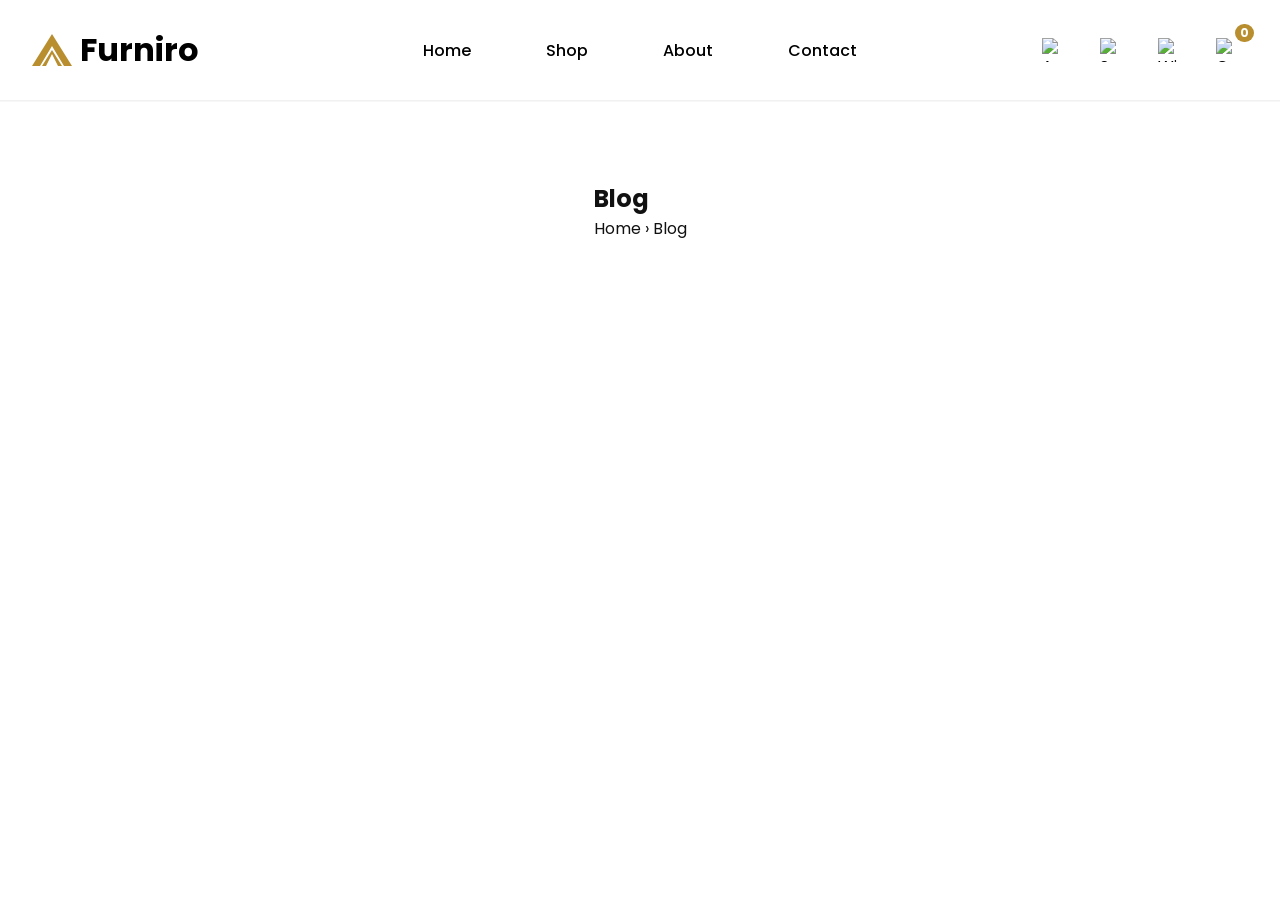
==== blog.html @ de27eb7c "update code" ====
<!DOCTYPE html>
<html lang="en">
<head>
<meta charset="UTF-8">
<meta name="viewport" content="width=device-width, initial-scale=1.0">
<title>Furniro</title>
<link rel="stylesheet" href="style.css">
<link rel="stylesheet" href="blog.css">
<link href="https://fonts.googleapis.com/css2?family=Poppins:wght@400;500;600;700&display=swap" rel="stylesheet">
</head>
<body>

<header class="navbar">
  <div class="container">
    <a class="logo" href="index.html">
      <svg width="40" height="32" viewBox="0 0 40 32" fill="none">
        <path d="M0 32L20 0L40 32H32L20 12L8 32H0Z" fill="#B88E2F"/>
        <path d="M10 32L20 16L30 32H26L20 20L14 32H10Z" fill="#B88E2F"/>
      </svg>
      <span>Furniro</span>
    </a>

    <nav class="menu" id="menu">
      <a href="index.html">Home</a>
      <a href="shop.html">Shop</a>
      <a href="about.html">About</a>
      <a href="contact.html">Contact</a>
    </nav>

    <div class="icons">
      <a class="icon-link" href="account.html" aria-label="Account">
        <img src="https://api.iconify.design/mdi:account-alert-outline.svg" alt="Account">
      </a>

      <div class="icon-wrap search-wrap">
        <button class="icon-btn" type="button" aria-label="Search">
          <img src="https://api.iconify.design/mdi:magnify.svg" alt="Search">
        </button>
        <div class="icon-card search-card">
          <h4>Search</h4>
          <form class="search-form">
            <input type="text" placeholder="Search products..." />
            <button type="submit">Go</button>
          </form>
        </div>
      </div>

      <a class="icon-link wishlist-link" href="wishlist.html" aria-label="Wishlist">
        <img src="https://api.iconify.design/mdi:heart-outline.svg" alt="Wishlist">
      </a>

      <a class="icon-link cart-link" href="cart.html" aria-label="Cart">
        <img src="https://api.iconify.design/mdi:shopping-cart-outline.svg" alt="Cart">
        <span class="cart-badge" id="cart-count">0</span>
      </a>
    </div>

    <button class="toggle" id="toggle" aria-label="Toggle menu" aria-expanded="false">☰</button>
  </div>
  <div>
</header>
 <!-- hero banner -->

   <section class="blog-hero">

        <div class="hero-overlay"></div>

        <div class="blog-title">

            <h1>Blog</h1>

            <div class="breadcrumb">
                <a href="#">Home</a>
                <span>›</span>
                <span>Blog</span>
            </div>

        </div>

    </section>
---- style.css ----
:root{
  --gold: #B88E2F;
  --cream: #FFF3E3;
  --black: #000;
}
*{margin:0;padding:0;box-sizing:border-box;font-family:'Poppins',sans-serif;}
body{background:#fff;color:var(--black);}
.container{max-width:1240px;margin:0 auto;padding:0 40px;display:flex;align-items:center;justify-content:space-between;}

/* NAVBAR - clean top alignment */
.navbar{
  width:100%;
  background:#fff;
  border-bottom:1px solid #f1f1f1;
  position:sticky;
  top:0;
  z-index:1000;
  box-shadow:0 1px 0 rgba(0,0,0,0.03);
}
.navbar .container{
  max-width:1240px;
  width:100%;
  min-height:100px;
  margin:0 auto;
  padding:0 12px;
  display:grid;
  grid-template-columns:1fr auto 1fr;
  align-items:center;
  position:relative;
}
.logo{display:flex;align-items:center;gap:8px;font-size:32px;font-weight:700;color:var(--black);text-decoration:none;flex-shrink:0;justify-self:start;margin-left:0;}
.menu{display:flex;align-items:center;gap:75px;justify-self:center;}
.menu a{text-decoration:none;color:var(--black);font-weight:500;font-size:16px;white-space:nowrap;}
.menu a:hover{color:var(--gold);}
.icons{display:flex;align-items:center;gap:18px;flex-shrink:0;justify-self:end;}
.icon-link,.icon-btn{display:flex;align-items:center;justify-content:center;width:40px;height:40px;border:none;background:none;cursor:pointer;padding:0;}
.icon-link img,.icon-btn img{width:24px;height:24px;}
.icon-link{color:var(--black);text-decoration:none;}
.icon-link.cart-link{position:relative;}
.cart-badge{
  position:absolute;
  top:-6px;
  right:-6px;
  min-width:18px;
  height:18px;
  padding:0 5px;
  background:var(--gold);
  color:#fff;
  border-radius:999px;
  font-size:12px;
  font-weight:700;
  display:flex;
  align-items:center;
  justify-content:center;
}
.icon-wrap{position:relative;}
.icon-card{
  position:absolute;
  top:calc(100% + 8px);
  right:0;
  width:180px;
  background:#fff;
  border:1px solid #eee;
  border-radius:10px;
  padding:12px;
  box-shadow:0 10px 25px rgba(0,0,0,0.12);
  display:none;
  z-index:50;
}
.icon-card h4{font-size:14px;margin-bottom:6px;color:var(--gold);}
.icon-card p{font-size:12px;line-height:1.4;color:#666;}
.search-card{width:220px;}
.search-form{display:flex;gap:8px;margin-top:6px;}
.search-form input{flex:1;border:1px solid #ddd;border-radius:6px;padding:8px 10px;font-size:13px;}
.search-form button{border:none;background:var(--gold);color:#fff;border-radius:6px;padding:8px 10px;cursor:pointer;font-size:13px;}
.icon-wrap.open .icon-card{display:block;}
.toggle{display:none;background:none;border:none;font-size:26px;cursor:pointer;}

/* HERO - background is your uploaded image */
.hero{
  background:url('./images/hero.png') no-repeat center/cover;
  background-size:cover;
  height:calc(100vh - 100px);
  display:flex;
  align-items:center;
  justify-content:flex-end;
  padding-right:6%;
  position:relative;
}
.hero-box{
  background:#fff;
  width:643px;
  padding:62px 43px;
  border-radius:10px;
  box-shadow:0 20px 45px rgba(0,0,0,0.12);
}
.hero-buttons{display:flex;gap:16px;flex-wrap:wrap;margin-top:30px;}
.btn-wishlist{background:#fff;color:var(--black);border:1px solid var(--gold);}
.btn-wishlist:hover{background:#fdf6e8;}
.tag{font-size:16px;font-weight:600;letter-spacing:3px;margin-bottom:4px;}
.hero-box h1{font-size:52px;line-height:65px;color:var(--gold);font-weight:700;margin-bottom:18px;}
.text{font-size:18px;line-height:24px;margin-bottom:46px;color:#333;}
.btn{
  background:var(--gold);
  color:#fff;
  padding:25px 72px;
  font-size:16px;
  font-weight:700;
  text-decoration:none;
  display:inline-block;
  border:none;
}
.btn:hover{background:#9c7828;}

/* RESPONSIVE - bilkul clean */
@media(max-width:1024px){
  .container{padding:0 20px;}
  .menu{gap:40px;}
  .hero{justify-content:center;padding:0 20px;}
  .hero-box{width:90%;}
}
@media(max-width:768px){
  .navbar .container{min-height:70px;padding:0 20px;}
  .menu{
    position:absolute;top:calc(100% + 8px);right:20px;left:auto;width:220px;
    background:#fff;flex-direction:column;gap:0;justify-content:flex-start;
    padding:10px 0;transition:0.3s;border:1px solid #eee;border-radius:10px;box-shadow:0 10px 25px rgba(0,0,0,0.12);opacity:0;pointer-events:none;transform:translateY(-6px);
  }
  .menu.show{opacity:1;pointer-events:auto;transform:translateY(0);}
  .menu a{padding:12px 16px;border-bottom:1px solid #f5f5f5;display:block;}
  .menu a:last-child{border-bottom:none;}
  .icons{gap:12px;}
  .toggle{display:block;}
  .hero{height:75vh;}
  .hero-box{padding:40px 25px;}
  .hero-box h1{font-size:36px;line-height:45px;}
  .btn{padding:18px 50px;}
}
@media(max-width:480px){
  .logo{font-size:24px;}
  .hero-box h1{font-size:28px;line-height:36px;}
  .text{font-size:15px;}
}

.cart-page{padding:80px 0 120px;}
.cart-hero{background:#f9f7f2;padding:80px 0;}
.cart-hero-box{max-width:1240px;margin:0 auto;padding:40px 40px;background:#fff;border-radius:16px;box-shadow:0 20px 45px rgba(0,0,0,0.08);}
.cart-hero-box h1{margin:0 0 12px;font-size:38px;color:var(--black);}
.cart-hero-box p{margin:0;color:#666;font-size:16px;line-height:1.8;}
.cart-content{display:flex;gap:30px;padding:60px 0;align-items:flex-start;justify-content:space-between;}
.cart-table-wrap{flex:1;overflow-x:auto;}
.cart-table{width:100%;border-collapse:collapse;background:#fff;border:1px solid #eee;border-radius:16px;overflow:hidden;}
.cart-table th,
.cart-table td{padding:18px 20px;text-align:left;border-bottom:1px solid #f0f0f0;font-size:15px;color:#333;}
.cart-table th{background:#faf7ef;font-weight:700;color:#333;}
.cart-table tbody tr:last-child td{border-bottom:none;}
.cart-table td:last-child{text-align:right;}
.cart-table button{border:none;background:none;color:var(--gold);font-weight:700;cursor:pointer;}
.empty-row td{padding:40px;font-size:16px;text-align:center;color:#666;}
.cart-summary{width:360px;}
.summary-card{background:#fff;padding:30px;border:1px solid #eee;border-radius:16px;box-shadow:0 20px 45px rgba(0,0,0,0.05);}
.summary-card h2{margin:0 0 20px;font-size:22px;color:var(--black);}
.summary-line{display:flex;justify-content:space-between;margin-bottom:14px;font-size:15px;color:#444;}
.summary-total{display:flex;justify-content:space-between;margin-top:18px;padding-top:18px;border-top:1px solid #eee;font-size:18px;font-weight:700;color:var(--black);}
.checkout-btn{width:100%;margin-top:24px;}

.auth-page{padding:80px 0 120px;}
.auth-section{display:flex;justify-content:center;}
.auth-card{max-width:520px;width:100%;background:#fff;padding:40px;border-radius:24px;box-shadow:0 30px 70px rgba(0,0,0,0.08);}
.auth-head h1{margin:0 0 10px;font-size:32px;color:var(--black);}
.auth-head p{margin:0;color:#666;line-height:1.8;}
.auth-toggle{display:flex;gap:12px;margin:30px 0;}
.auth-tab{flex:1;padding:14px 18px;background:#f8f4ec;border:1px solid #eee;color:var(--black);border-radius:12px;font-weight:600;cursor:pointer;}
.auth-tab.active{background:var(--gold);color:#fff;border-color:var(--gold);}
.auth-form{display:none;}
.auth-form.active{display:block;}
.auth-field{margin-bottom:18px;}
.auth-field label{display:block;margin-bottom:8px;font-size:14px;color:#444;}
.auth-field input{width:100%;padding:14px 16px;border:1px solid #ddd;border-radius:12px;font-size:15px;}
.auth-actions{margin-top:10px;}
.auth-help{margin-top:16px;font-size:14px;color:#777;}
@media(max-width:768px){
  .auth-card{padding:30px;}
}
@media(max-width:480px){
  .auth-card{padding:24px;}
}
@media(max-width:1024px){
  .cart-content{flex-direction:column;}
  .cart-summary{width:100%;}
}


/* card section */

/* =========================
   RESET
========================= */

* {
    margin: 0;
    padding: 0;
    box-sizing: border-box;
}

body {
    font-family: Arial, Helvetica, sans-serif;
    background: #ffffff;
    color: #333;
}


/* =========================
   MAIN SECTION
========================= */

.range-section {
    width: 100%;
    max-width: 1180px;
    margin: 0 auto;
    padding: 45px 20px 60px;
}


/* =========================
   HEADING
========================= */

.range-heading {
    text-align: center;
    margin-bottom: 35px;
}

.range-heading h2 {
    font-size: 32px;
    font-weight: 700;
    color: #111;
    line-height: 1.1;
    margin-bottom: 10px;
}

.range-heading p {
    font-size: 14px;
    color: #555;
    line-height: 1.7;
}


/* =========================
   CARDS CONTAINER
========================= */

.range-container {
    width: 100%;
    max-width: 1180px;
    margin: 0 auto;

    display: grid;
    grid-template-columns: repeat(3, minmax(0, 1fr));
    gap: 24px;
}


/* =========================
   CARD
========================= */

.range-card {
    width: 100%;
    text-align: center;
    cursor: pointer;
}


/* =========================
   IMAGE
========================= */

.image-box {
    width: 100%;
    height: 320px;

    overflow: hidden;
    border-radius: 18px;

    background: #f5f5f5;
}

.image-box img {
    width: 100%;
    height: 100%;

    display: block;

    object-fit: cover;

    transition:
        transform 0.4s ease,
        filter 0.4s ease;
}


/* =========================
   IMAGE HOVER
========================= */

.range-card:hover .image-box img {
    transform: scale(1.05);
    filter: brightness(0.92);
}


/* =========================
   CARD TITLE
========================= */

.range-card h3 {
    margin-top: 16px;

    font-size: 18px;
    font-weight: 700;

    color: #222;

    transition: color 0.3s ease;
}

.range-card:hover h3 {
    color: #111;
}


/* =========================
   RESPONSIVE
========================= */

/* Tablet */

@media (max-width: 700px) {

    .range-section {
        padding: 25px 18px 30px;
    }

    .range-container {
        max-width: 100%;
        gap: 16px;
    }

    .image-box {
        height: 260px;
    }

}


/* Mobile */

@media (max-width: 520px) {

    .range-section {
        padding: 28px 15px 32px;
    }

    .range-heading {
        margin-bottom: 24px;
    }

    .range-heading h2 {
        font-size: 24px;
    }

    .range-heading p {
        font-size: 12px;
    }

    .range-container {
        grid-template-columns: 1fr;
        gap: 22px;
    }

    .image-box {
        height: 320px;
    }

    .range-card h3 {
        margin-top: 14px;
        font-size: 16px;
    }

}


/* Small Mobile */

@media (max-width: 350px) {

    .image-box {
        height: 220px;
    }

}

/* card section */


* {
    margin: 0;
    padding: 0;
    box-sizing: border-box;
}

body {
    font-family: Arial, Helvetica, sans-serif;
    background: #fff;
    color: #333;
}

.products-section {
    width: 100%;
    max-width: 1200px;
    margin: 0 auto;
    padding: 35px 20px 60px;
}

.products-section h2 {
    text-align: center;
    font-size: 28px;
    font-weight: 700;
    margin-bottom: 28px;
    color: #333;
}


/* =========================
   PRODUCTS GRID
========================= */

.products-grid {
    display: grid;
    grid-template-columns: repeat(3, 1fr);
    gap: 32px 20px;
}


/* =========================
   PRODUCT CARD
========================= */

.product-card {
    position: relative;
    background: #f4f5f7;
    overflow: hidden;
    cursor: pointer;
    transition: 0.3s ease;
    min-height: 420px;
}

.product-card:hover {
    transform: translateY(-3px);
    box-shadow: 0 12px 30px rgba(0, 0, 0, 0.12);
}


/* =========================
   IMAGE
========================= */

.product-image {
    position: relative;
    width: 100%;
    height: 200px;
    overflow: hidden;
}

.product-image img {
    width: 100%;
    height: 100%;
    object-fit: cover;
    display: block;
    transition: transform 0.5s ease;
}

.product-card:hover .product-image img {
    transform: scale(1.04);
}


/* =========================
   BADGES
========================= */

.badge {
    position: absolute;
    top: 12px;
    right: 12px;

    width: 38px;
    height: 38px;

    border-radius: 50%;

    display: flex;
    align-items: center;
    justify-content: center;

    color: white;
    font-size: 11px;
    font-weight: 600;

    z-index: 5;
}

.badge.sale {
    background: #ff6464;
}

.badge.new {
    background: #08cdb5;
}


/* =========================
   HOVER OVERLAY
========================= */

.card-overlay {
    position: absolute;

    inset: 0;

    background: rgba(45, 45, 45, 0.78);

    display: flex;
    flex-direction: column;
    align-items: center;
    justify-content: center;

    opacity: 0;
    visibility: hidden;

    transition: 0.3s ease;

    z-index: 3;
}


/* HOVER */

.product-card:hover .card-overlay,
.product-card.active .card-overlay {
    opacity: 1;
    visibility: visible;
}


/* =========================
   ADD TO CART
========================= */

.add-cart {
    width: 90%;
    max-width: 150px;

    height: 42px;

    background: #fff;
    color: #d8942c;

    border: none;

    font-size: 13px;
    font-weight: 700;

    cursor: pointer;

    transition: 0.25s ease;
}

.add-cart:hover {
    background: #d8942c;
    color: white;
}


/* =========================
   CARD ACTIONS
========================= */

.card-actions {
    width: 100%;

    display: flex;
    justify-content: center;
    align-items: center;

    gap: 10px;

    margin-top: 15px;
}

.card-actions button {
    border: none;
    background: transparent;
    color: #fff;

    font-size: 11px;

    cursor: pointer;

    display: flex;
    align-items: center;
    gap: 4px;

    transition: 0.2s ease;
}

.card-actions button:hover {
    color: #d8942c;
}

.card-actions i {
    font-size: 11px;
}


/* =========================
   PRODUCT INFO
========================= */

.product-info {
    padding: 10px 9px 14px;
    background: #f4f5f7;
}

.product-info h3 {
    font-size: 16px;
    font-weight: 700;
    color: #333;

    margin-bottom: 5px;
}

.product-info p {
    font-size: 11px;
    color: #888;

    margin-bottom: 7px;
}

.price {
    display: flex;
    align-items: center;
    gap: 10px;
}

.price strong {
    font-size: 13px;
    color: #333;
}

.price del {
    color: #bbb;
    font-size: 9px;
}


/* =========================
   SHOW MORE
========================= */

.show-more {
    display: block;

    margin: 30px auto 0;

    width: 110px;
    height: 34px;

    background: white;

    border: 1px solid #d9a04b;

    color: #d8942c;

    font-size: 10px;
    font-weight: 600;

    cursor: pointer;

    transition: all 0.3s ease;
}

.show-more:hover {
    background: #d8942c;
    color: white;
}


/* =========================
   CART MESSAGE
========================= */

.cart-message {
    position: fixed;

    top: 20px;
    right: 20px;

    background: #d8942c;
    color: white;

    padding: 13px 20px;

    font-size: 13px;
    font-weight: 600;

    border-radius: 3px;

    z-index: 9999;

    animation: slideIn 0.3s ease;
}

@keyframes slideIn {
    from {
        transform: translateX(100%);
        opacity: 0;
    }

    to {
        transform: translateX(0);
        opacity: 1;
    }
}


/* =========================
   TABLET
========================= */

@media (max-width: 900px) {

    .products-section {
        padding: 30px 20px 50px;
    }

    .products-section h2 {
        font-size: 25px;
        margin-bottom: 25px;
    }

    .products-grid {
        grid-template-columns: repeat(2, 1fr);
        gap: 22px;
    }

    .product-image {
        height: 220px;
    }

    .card-actions {
        gap: 6px;
    }

    .card-actions button {
        font-size: 9px;
    }

    .add-cart {
        height: 40px;
    }
}


/* =========================
   SMALL TABLET
========================= */

@media (max-width: 700px) {

    .products-grid {
        grid-template-columns: 1fr;
        gap: 18px;
    }

    .product-image {
        height: 240px;
    }

    .products-section h2 {
        font-size: 24px;
    }
}


/* =========================
   MOBILE
========================= */

@media (max-width: 500px) {

    .products-section {
        padding: 25px 12px 45px;
    }

    .products-section h2 {
        font-size: 22px;
        margin-bottom: 20px;
    }

    .products-grid {
        grid-template-columns: repeat(2, 1fr);
        gap: 12px;
    }

    .product-image {
        height: 145px;
    }

    .product-info {
        padding: 8px 7px 11px;
    }

    .product-info h3 {
        font-size: 13px;
    }

    .product-info p {
        font-size: 9px;
    }

    .price {
        gap: 5px;
    }

    .price strong {
        font-size: 10px;
    }

    .price del {
        font-size: 7px;
    }

    .badge {
        width: 30px;
        height: 30px;

        top: 7px;
        right: 7px;

        font-size: 8px;
    }

    .card-actions {
        gap: 4px;
        margin-top: 10px;
    }

    .card-actions button {
        font-size: 7px;
        gap: 2px;
    }

    .card-actions i {
        font-size: 7px;
    }

    .add-cart {
        width: 85%;
        height: 32px;
        font-size: 10px;
    }

    .show-more {
        margin-top: 25px;
    }
}


/* =========================
   VERY SMALL MOBILE
========================= */

@media (max-width: 360px) {

    .products-grid {
        grid-template-columns: 1fr;
    }

    .product-image {
        height: 220px;
    }

    .product-info h3 {
        font-size: 15px;
    }

    .product-info p {
        font-size: 10px;
    }

    .price strong {
        font-size: 12px;
    }
}


/* long card section */
/* =========================================================
   RESET
========================================================= */

* {
    margin: 0;
    padding: 0;
    box-sizing: border-box;
}

html {
    scroll-behavior: smooth;
}

body {
    font-family: Arial, Helvetica, sans-serif;
    background: #ffffff;
    color: #333333;
}


/* =========================================================
   MAIN SECTION
========================================================= */

.inspiration-section {
    width: 100%;
    min-height: 100vh;

    display: flex;
    align-items: center;

    padding: 25px 0;

    background: #ffffff;
}


/* =========================================================
   CONTAINER
========================================================= */

.inspiration-container {
    width: 100%;
    max-width: 1440px;
    min-height: 540px;

    margin: 0 auto;

    display: grid;
    grid-template-columns: 38% 62%;

    overflow: hidden;

    background: #faf8f5;
}


/* =========================================================
   LEFT CONTENT
========================================================= */

.content-area {
    min-height: 540px;

    display: flex;
    align-items: center;

    padding-left: clamp(35px, 7vw, 100px);
}

.content-inner {
    max-width: 350px;
}


/* Heading */

.content-inner h1 {
    font-size: clamp(30px, 3vw, 43px);

    line-height: 1.05;

    font-weight: 700;

    letter-spacing: -1.3px;

    color: #3b3b3b;

    margin-bottom: 18px;
}


/* Paragraph */

.content-inner p {
    font-size: 14px;

    line-height: 1.5;

    color: #777777;

    margin-bottom: 24px;
}


/* =========================================================
   EXPLORE BUTTON
========================================================= */

.explore-btn {
    display: inline-flex;

    align-items: center;
    justify-content: center;

    min-width: 120px;
    height: 42px;

    padding: 0 20px;

    background: #c58b2a;

    color: #ffffff;

    text-decoration: none;

    font-size: 12px;

    font-weight: 600;

    transition:
        transform 0.3s ease,
        background 0.3s ease,
        box-shadow 0.3s ease;
}

.explore-btn:hover {
    background: #a9721d;

    transform: translateY(-2px);

    box-shadow: 0 8px 20px rgba(0, 0, 0, 0.12);
}


/* =========================================================
   RIGHT SLIDER AREA
========================================================= */

.slider-area {
    min-width: 0;

    position: relative;

    display: flex;

    flex-direction: column;

    justify-content: center;

    padding: 0 0 0 0;
}


/* =========================================================
   SLIDER WINDOW
========================================================= */

.slider-window {
    position: relative;

    width: 100%;

    height: 470px;

    overflow: hidden;
}


/* =========================================================
   SLIDES TRACK
========================================================= */

.slides {
    height: 100%;

    display: flex;

    gap: 12px;

    transform: translateX(0);

    transition:
        transform 0.75s cubic-bezier(0.77, 0, 0.18, 1);

    will-change: transform;
}


/* =========================================================
   SINGLE SLIDE
========================================================= */

.slide {
    position: relative;

    flex: 0 0 330px;

    height: 100%;

    overflow: hidden;

    background: #eeeeee;
}


/* =========================================================
   SLIDE IMAGE
========================================================= */

.slide img {
    width: 100%;
    height: 100%;

    display: block;

    object-fit: cover;

    transition:
        transform 0.8s ease;
}


/* Slight image zoom */

.slide:hover img {
    transform: scale(1.025);
}


/* =========================================================
   IMAGE DARK GRADIENT
========================================================= */

.slide::after {
    content: "";

    position: absolute;

    left: 0;
    right: 0;
    bottom: 0;

    height: 45%;

    pointer-events: none;

    background: linear-gradient(
        to top,
        rgba(0, 0, 0, 0.25),
        transparent
    );
}


/* =========================================================
   WHITE INFO BOX
========================================================= */

.slide-info {
    position: absolute;

    z-index: 3;

    left: 13px;
    right: 13px;
    bottom: 12px;

    min-height: 105px;

    padding: 13px 15px;

    background: rgba(255, 255, 255, 0.88);

    backdrop-filter: blur(5px);

    -webkit-backdrop-filter: blur(5px);
}


/* Number */

.slide-number {
    display: inline-block;

    font-size: 11px;

    color: #888888;
}


/* Small line */

.slide-line {
    display: inline-block;

    width: 16px;
    height: 1px;

    margin: 0 7px 3px;

    background: #aaaaaa;
}


/* Type */

.slide-type {
    display: inline-block;

    font-size: 11px;

    color: #777777;
}


/* Title */

.slide-info h2 {
    margin-top: 6px;

    font-size: 20px;

    line-height: 1.15;

    color: #333333;

    font-weight: 600;
}


/* =========================================================
   SMALL ARROW INSIDE CARD
========================================================= */

.slide-arrow {
    position: absolute;

    right: 0;
    bottom: 0;

    width: 42px;
    height: 42px;

    border: none;

    background: #c58b2a;

    color: #ffffff;

    font-size: 23px;

    cursor: pointer;

    transition:
        background 0.3s ease,
        width 0.3s ease;
}

.slide-arrow:hover {
    background: #aa731b;
}


/* =========================================================
   NEXT BUTTON
========================================================= */

.slider-next {
    position: absolute;

    z-index: 10;

    top: 50%;

    right: 18px;

    transform: translateY(-50%);

    width: 44px;
    height: 44px;

    border: none;

    border-radius: 50%;

    background: #ffffff;

    box-shadow:
        0 5px 20px rgba(0, 0, 0, 0.13);

    color: #c58b2a;

    cursor: pointer;

    display: flex;

    align-items: center;
    justify-content: center;

    transition:
        transform 0.3s ease,
        box-shadow 0.3s ease;
}

.slider-next span {
    font-size: 30px;

    line-height: 1;

    margin-top: -3px;
}

.slider-next:hover {
    transform: translateY(-50%) scale(1.08);

    box-shadow:
        0 8px 25px rgba(0, 0, 0, 0.18);
}


/* =========================================================
   DOTS
========================================================= */

.slider-dots {
    height: 50px;

    display: flex;

    align-items: center;

    gap: 13px;

    padding-left: 15px;
}

.dot {
    width: 6px;
    height: 6px;

    padding: 0;

    border: none;

    border-radius: 50%;

    background: #d4d4d4;

    cursor: pointer;

    transition:
        transform 0.3s ease,
        background 0.3s ease;
}

.dot.active {
    width: 13px;
    height: 13px;

    border: 2px solid #c58b2a;

    background: #ffffff;

    box-shadow:
        inset 0 0 0 3px #ffffff;
}

.dot:hover {
    transform: scale(1.4);
}


/* =========================================================
   TABLET
========================================================= */

@media (max-width: 1000px) {

    .inspiration-container {
        grid-template-columns: 40% 60%;

        min-height: 480px;
    }

    .content-area {
        min-height: 480px;

        padding-left: 35px;
    }

    .content-inner h1 {
        font-size: 30px;
    }

    .content-inner p {
        font-size: 12px;
    }

    .slider-window {
        height: 420px;
    }

    .slide {
        flex-basis: 290px;
    }
}


/* =========================================================
   SMALL TABLET
========================================================= */

@media (max-width: 800px) {

    .inspiration-section {
        padding: 20px 15px;
    }

    .inspiration-container {
        grid-template-columns: 1fr;

        min-height: auto;
    }

    .content-area {
        min-height: 280px;

        padding: 45px 35px;

        align-items: center;
    }

    .content-inner {
        max-width: 500px;
    }

    .content-inner h1 {
        font-size: 32px;
    }

    .slider-area {
        padding-bottom: 5px;
    }

    .slider-window {
        height: 430px;
    }

    .slide {
        flex-basis: 310px;
    }
}


/* =========================================================
   MOBILE
========================================================= */

@media (max-width: 600px) {

    .inspiration-section {
        padding: 0;
    }

    .inspiration-container {
        width: 100%;

        border-radius: 0;
    }

    .content-area {
        min-height: 245px;

        padding: 40px 25px 30px;
    }

    .content-inner h1 {
        font-size: 29px;

        letter-spacing: -0.8px;
    }

    .content-inner p {
        font-size: 12px;

        margin-bottom: 20px;
    }

    .desktop-break {
        display: none;
    }

    .explore-btn {
        height: 40px;

        min-width: 115px;
    }

    .slider-window {
        height: 400px;
    }

    .slide {
        flex-basis: 275px;
    }

    .slide-info {
        left: 10px;
        right: 10px;
        bottom: 10px;
    }

    .slide-info h2 {
        font-size: 18px;
    }

    .slider-next {
        right: 10px;

        width: 40px;
        height: 40px;
    }

    .slider-dots {
        height: 45px;

        padding-left: 12px;
    }
}


/* =========================================================
   VERY SMALL MOBILE
========================================================= */

@media (max-width: 400px) {

    .content-area {
        padding-left: 20px;
        padding-right: 20px;
    }

    .content-inner h1 {
        font-size: 27px;
    }

    .slider-window {
        height: 370px;
    }

    .slide {
        flex-basis: 255px;
    }
}


/* =========================================================
   ACCESSIBILITY
========================================================= */

button,
a {
    -webkit-tap-highlight-color: transparent;
}

button:focus-visible,
a:focus-visible {
    outline: 2px solid #c58b2a;
    outline-offset: 3px;
}


/* =========================================================
   REDUCED MOTION
========================================================= */

@media (prefers-reduced-motion: reduce) {

    *,
    *::before,
    *::after {
        scroll-behavior: auto !important;

        transition-duration: 0.01ms !important;
    }
}


/* grid section */

* {
    margin: 0;
    padding: 0;
    box-sizing: border-box;
}

body {
    font-family: Arial, Helvetica, sans-serif;
    background: #fff;
    overflow-x: hidden;
}

.furniture-gallery {
    width: 100%;
    min-height: 520px;
    padding-top: 20px;
    overflow: hidden;
}

/* =========================
   HEADING
========================= */

.gallery-heading {
    text-align: center;
    position: relative;
    z-index: 5;
}

.gallery-heading p {
    font-size: 12px;
    font-weight: 600;
    color: #666;
    margin-bottom: 4px;
}

.gallery-heading h2 {
    font-size: 22px;
    line-height: 1.2;
    font-weight: 700;
    color: #333;
}

/* =========================
   GALLERY
========================= */

.gallery {
    width: 100%;
    max-width: 1140px;
    height: 440px;
    margin: 22px auto 0;
    position: relative;
}

/* All images */

.item {
    position: absolute;
    overflow: hidden;
    border-radius: 18px;
    box-shadow: 0 16px 35px rgba(0, 0, 0, 0.08);
}

.item img {
    width: 100%;
    height: 100%;
    display: block;
    object-fit: cover;
}

/* =========================
   IMAGE 1
========================= */

.item-1 {
    width: 130px;
    height: 230px;
    left: 0;
    top: 0;
}

/* =========================
   IMAGE 2
========================= */

.item-2 {
    width: 245px;
    height: 190px;
    left: 60px;
    top: 35px;
}

/* =========================
   IMAGE 3
========================= */

.item-3 {
    width: 205px;
    height: 245px;
    left: 330px;
    top: 70px;
}

/* =========================
   IMAGE 4
========================= */

.item-4 {
    width: 190px;
    height: 220px;
    left: 590px;
    top: 45px;
}

/* =========================
   IMAGE 5
========================= */

.item-5 {
    width: 175px;
    height: 250px;
    right: 0;
    top: 20px;
}

/* =========================
   IMAGE 6
========================= */

.item-6 {
    width: 140px;
    height: 180px;
    left: 20px;
    top: 245px;
}

/* =========================
   IMAGE 7
========================= */

.item-7 {
    width: 215px;
    height: 180px;
    left: 155px;
    top: 245px;
}

/* =========================
   IMAGE 8
========================= */

.item-8 {
    width: 175px;
    height: 180px;
    left: 500px;
    top: 250px;
}

/* =========================
   HOVER
========================= */

.item {
    transition: transform 0.35s ease;
}

.item:hover {
    transform: scale(1.025);
    z-index: 10;
}

/* =========================
   TABLET
========================= */

@media (max-width: 900px) {

    .furniture-gallery {
        min-height: 650px;
    }

    .gallery {
        height: 480px;
        transform: scale(0.9);
        transform-origin: top center;
    }

    .item-1 {
        left: 0;
    }

    .item-2 {
        left: 45px;
    }

    .item-3 {
        left: 260px;
    }

    .item-4 {
        left: 425px;
    }

    .item-5 {
        right: 0;
    }

    .item-6 {
        left: 15px;
    }

    .item-7 {
        left: 110px;
    }

    .item-8 {
        left: 425px;
    }
}

/* =========================
   MOBILE
========================= */

@media (max-width: 600px) {

    .furniture-gallery {
        min-height: auto;
        padding: 20px 12px 30px;
    }

    .gallery-heading p {
        font-size: 11px;
    }

    .gallery-heading h2 {
        font-size: 19px;
    }

    .gallery {
        height: auto;
        margin-top: 20px;

        display: grid;
        grid-template-columns: repeat(2, 1fr);
        gap: 8px;

        position: static;
        transform: none;
    }

    .item {
        position: static;
        width: 100%;
        height: 150px;
    }

    .item-1 {
        height: 150px;
    }

    .item-2 {
        height: 150px;
    }

    .item-3 {
        height: 200px;
    }

    .item-4 {
        height: 200px;
    }

    .item-5 {
        height: 200px;
    }

    .item-6 {
        height: 150px;
    }

    .item-7 {
        height: 150px;
    }

    .item-8 {
        height: 150px;
    }
}

/* Small mobile */

@media (max-width: 400px) {

    .gallery {
        grid-template-columns: 1fr 1fr;
        gap: 6px;
    }

    .item {
        height: 125px;
    }

    .item-3,
    .item-4,
    .item-5 {
        height: 160px;
    }
}


/* Footer */

/* =========================
   FOOTER
========================= */

.footer {
    width: 100%;
    background: #fff;
    border-top: 1px solid #e5e5e5;
    font-family: Arial, Helvetica, sans-serif;
}

/* Main footer */

.footer-container {
    max-width: 1240px;
    margin: 0 auto;
    padding: 40px 0 35px;

    display: grid;
    grid-template-columns: 2fr 1fr 1fr 1.55fr;
    column-gap: 40px;
}

/* =========================
   BRAND
========================= */

.footer-brand h2 {
    margin: 0;
    font-size: 22px;
    font-weight: 700;
    color: #111;
}

.footer-brand p {
    margin-top: 24px;

    font-size: 12px;
    line-height: 20px;
    color: #999;
}

/* =========================
   COLUMNS
========================= */

.footer-column h4,
.footer-newsletter h4 {
    margin: 0 0 26px;

    font-size: 14px;
    font-weight: 500;
    color: #333;
}

.footer-column {
    display: flex;
    flex-direction: column;
}

.footer-column a {
    width: fit-content;

    margin-bottom: 24px;

    text-decoration: none;
    font-size: 12px;
    font-weight: 500;
    color: #111;

    transition: color 0.2s ease;
}

.footer-column a:hover {
    color: #777;
}

/* =========================
   NEWSLETTER
========================= */

.newsletter-form {
    display: flex;
    align-items: center;
    gap: 7px;
}

.newsletter-form input {
    width: 180px;
    height: 32px;

    border: none;
    border-bottom: 1px solid #777;
    outline: none;

    padding: 0 0 6px;

    font-size: 12px;
    color: #333;

    background: transparent;
}

.newsletter-form input::placeholder {
    color: #999;
}

.newsletter-form button {
    height: 32px;

    border: none;
    border-bottom: 1px solid #111;

    padding: 0 0 6px;

    background: transparent;

    font-size: 12px;
    font-weight: 600;
    color: #111;

    cursor: pointer;

    transition: 0.2s ease;
}

.newsletter-form button:hover {
    opacity: 0.55;
}

/* =========================
   BOTTOM
========================= */

.footer-bottom {
    max-width: 1240px;
    margin: 0 auto;

    border-top: 1px solid #e5e5e5;

    padding: 22px 0 24px;
}

.footer-bottom p {
    margin: 0;

    font-size: 12px;
    color: #111;
}

/* =========================
   TABLET
========================= */

@media (max-width: 900px) {

    .footer-container {
        padding: 30px 35px 25px;

        grid-template-columns:
            1.5fr
            1fr
            1fr;
        
        row-gap: 30px;
    }

    .footer-brand {
        grid-column: 1 / -1;
    }

    .footer-newsletter {
        grid-column: 1 / -1;
    }

    .footer-bottom {
        margin: 0 35px;
    }
}

/* =========================
   MOBILE
========================= */

@media (max-width: 600px) {

    .footer-container {
        padding: 30px 25px;
        display: grid;

        grid-template-columns: 1fr 1fr;
        gap: 35px 20px;
    }

    .footer-brand {
        grid-column: 1 / -1;
    }

    .footer-brand h2 {
        font-size: 18px;
    }

    .footer-brand p {
        margin-top: 18px;
        font-size: 10px;
        line-height: 17px;
    }

    .footer-column h4,
    .footer-newsletter h4 {
        margin-bottom: 20px;
        font-size: 10px;
    }

    .footer-column a {
        font-size: 10px;
        margin-bottom: 18px;
    }

    .footer-newsletter {
        grid-column: 1 / -1;
    }

    .newsletter-form {
        max-width: 270px;
    }

    .newsletter-form input {
        width: 170px;
        font-size: 9px;
    }

    .newsletter-form button {
        font-size: 8px;
    }

    .footer-bottom {
        margin: 0 25px;
        padding: 18px 0;
    }

    .footer-bottom p {
        font-size: 9px;
    }
}

/* =========================
   SMALL MOBILE
========================= */

@media (max-width: 400px) {

    .footer-container {
        grid-template-columns: 1fr 1fr;
        padding-left: 18px;
        padding-right: 18px;
    }

    .footer-bottom {
        margin-left: 18px;
        margin-right: 18px;
    }

    .newsletter-form input {
        width: 145px;
    }
} 


/* cart footer */


/* =========================================================
   RESET
========================================================= */

* {
    margin: 0;
    padding: 0;
    box-sizing: border-box;
}

html {
    scroll-behavior: smooth;
}

body {
    width: 100%;
    min-height: 100vh;

    font-family:
        "Poppins",
        "Segoe UI",
        Arial,
        Helvetica,
        sans-serif;

    background: #ffffff;
    color: #111111;

    overflow-x: hidden;
}

button,
input {
    font: inherit;
}

button {
    cursor: pointer;
}

a {
    color: inherit;
    text-decoration: none;
}


/* =========================================================
   FOOTER
========================================================= */

.site-footer {
    width: 100%;
    background: #ffffff;
}


/* =========================================================
   TOP FEATURES
========================================================= */

.footer-features {
    width: 100%;

    background: #fbf4eb;

    border-top: 1px solid #f0e9df;
    border-bottom: 1px solid #e5e0da;
}


.features-container {
    width: min(100% - 80px, 1400px);

    min-height: 137px;

    margin: 0 auto;

    display: grid;

    grid-template-columns:
        repeat(4, minmax(0, 1fr));

    align-items: center;

    gap: 30px;
}


/* =========================================================
   FEATURE ITEM
========================================================= */

.feature-item {
    min-width: 0;

    display: flex;
    align-items: center;

    gap: 10px;
}


/* =========================================================
   FEATURE ICON
========================================================= */

.feature-icon {
    width: 34px;
    height: 34px;

    flex: 0 0 34px;

    display: flex;
    align-items: center;
    justify-content: center;

    color: #292929;
}

.feature-icon svg {
    width: 100%;
    height: 100%;

    display: block;
}


/* =========================================================
   FEATURE TEXT
========================================================= */

.feature-content {
    min-width: 0;
}

.feature-content h3 {
    margin: 0 0 3px;

    font-size: 15px;
    line-height: 19px;

    font-weight: 600;

    white-space: nowrap;

    color: #292929;
}

.feature-content p {
    margin: 0;

    font-size: 11px;
    line-height: 16px;

    font-weight: 400;

    color: #8b8b8b;

    white-space: nowrap;
}


/* =========================================================
   MAIN FOOTER
========================================================= */

.footer-main {
    width: 100%;

    background: #ffffff;
}


/* =========================================================
   FOOTER CONTAINER
========================================================= */

.footer-container {
    width: min(100% - 116px, 1400px);

    margin: 0 auto;

    padding: 27px 0 24px;

    display: grid;

    grid-template-columns:
        1.55fr
        0.8fr
        0.8fr
        1.5fr;

    column-gap: 55px;

    align-items: start;
}


/* =========================================================
   BRAND
========================================================= */

.footer-brand {
    min-width: 0;
}

.footer-brand h2 {
    margin: 0 0 27px;

    font-size: 15px;
    line-height: 20px;

    font-weight: 700;

    color: #111111;
}

.footer-brand address {
    max-width: 220px;

    font-size: 9px;
    line-height: 14px;

    font-style: normal;

    color: #9b9b9b;
}


/* =========================================================
   FOOTER COLUMNS
========================================================= */

.footer-column {
    min-width: 0;
}

.footer-column h4 {
    margin: 0 0 29px;

    font-size: 9px;
    line-height: 13px;

    font-weight: 400;

    color: #a0a0a0;
}


/* =========================================================
   FOOTER NAV
========================================================= */

.footer-nav {
    display: flex;
    flex-direction: column;

    gap: 22px;
}

.footer-nav a {
    width: fit-content;

    font-size: 9px;
    line-height: 13px;

    font-weight: 400;

    color: #111111;

    transition: color 0.2s ease;
}

.footer-nav a:hover {
    color: #b88a35;
}


/* =========================================================
   NEWSLETTER
========================================================= */

.newsletter-form {
    width: 100%;
    max-width: 250px;

    display: flex;
    align-items: center;

    gap: 8px;

    border-bottom: 1px solid #777777;

    padding-bottom: 5px;
}

.newsletter-form input {
    width: 100%;
    min-width: 0;

    border: 0;
    outline: 0;

    background: transparent;

    font-size: 8px;
    line-height: 13px;

    color: #333333;
}

.newsletter-form input::placeholder {
    color: #aaaaaa;
}

.newsletter-form button {
    flex: 0 0 auto;

    border: 0;
    outline: 0;

    background: transparent;

    padding: 0;

    font-size: 7px;
    line-height: 12px;

    font-weight: 500;

    color: #222222;

    text-decoration: underline;

    text-underline-offset: 2px;

    transition: color 0.2s ease;
}

.newsletter-form button:hover {
    color: #b88a35;
}

.newsletter-message {
    display: block;

    margin-top: 7px;

    min-height: 12px;

    font-size: 8px;
    line-height: 12px;

    color: #b88a35;
}


/* =========================================================
   BOTTOM
========================================================= */

.footer-bottom {
    width: 100%;
}

.footer-bottom-inner {
    width: min(100% - 116px, 1400px);

    margin: 0 auto;

    padding: 17px 0 44px;

    border-top: 1px solid #e5e5e5;
}

.footer-bottom-inner p {
    margin: 0;

    font-size: 9px;
    line-height: 14px;

    color: #222222;
}


/* =========================================================
   LARGE DESKTOP
   1440px+
========================================================= */

@media (min-width: 1440px) {

    .features-container {
        min-height: 145px;

        width: min(100% - 120px, 1450px);

        gap: 45px;
    }

    .feature-icon {
        width: 38px;
        height: 38px;

        flex-basis: 38px;
    }

    .feature-content h3 {
        font-size: 16px;
        line-height: 21px;
    }

    .feature-content p {
        font-size: 12px;
    }

    .footer-container {
        width: min(100% - 150px, 1450px);

        padding-top: 30px;

        column-gap: 70px;
    }

    .footer-bottom-inner {
        width: min(100% - 150px, 1450px);
    }
}


/* =========================================================
   LAPTOP
   1025px - 1439px
========================================================= */

@media (min-width: 1025px) and (max-width: 1439px) {

    .features-container {
        width: calc(100% - 80px);

        gap: 25px;
    }

    .feature-item {
        gap: 9px;
    }

    .feature-icon {
        width: 33px;
        height: 33px;

        flex-basis: 33px;
    }

    .feature-content h3 {
        font-size: 14px;
    }

    .feature-content p {
        font-size: 10px;
    }

    .footer-container {
        width: calc(100% - 90px);

        column-gap: 40px;
    }

    .footer-bottom-inner {
        width: calc(100% - 90px);
    }
}


/* =========================================================
   TABLET LANDSCAPE
   769px - 1024px
========================================================= */

@media (min-width: 769px) and (max-width: 1024px) {

    .features-container {
        width: calc(100% - 50px);

        min-height: 125px;

        gap: 18px;
    }

    .feature-item {
        gap: 7px;
    }

    .feature-icon {
        width: 30px;
        height: 30px;

        flex-basis: 30px;
    }

    .feature-content h3 {
        font-size: 12px;
        line-height: 16px;
    }

    .feature-content p {
        font-size: 9px;
        line-height: 13px;
    }

    .footer-container {
        width: calc(100% - 60px);

        grid-template-columns:
            1.3fr
            0.8fr
            0.8fr
            1.3fr;

        column-gap: 25px;

        padding-top: 28px;
    }

    .footer-brand h2 {
        margin-bottom: 24px;
    }

    .footer-bottom-inner {
        width: calc(100% - 60px);

        padding-bottom: 35px;
    }
}


/* =========================================================
   TABLET PORTRAIT
   601px - 768px
========================================================= */

@media (min-width: 601px) and (max-width: 768px) {

    .features-container {
        width: calc(100% - 40px);

        min-height: auto;

        padding: 28px 0;

        grid-template-columns:
            repeat(2, minmax(0, 1fr));

        gap: 28px 25px;
    }

    .feature-icon {
        width: 32px;
        height: 32px;

        flex-basis: 32px;
    }

    .feature-content h3 {
        font-size: 13px;
    }

    .feature-content p {
        font-size: 9px;
    }


    /* FOOTER */

    .footer-container {
        width: calc(100% - 50px);

        grid-template-columns:
            1.4fr
            1fr
            1fr;

        gap: 35px 30px;

        padding-top: 30px;
    }

    .footer-brand {
        grid-row: span 2;
    }

    .newsletter {
        grid-column: 2 / -1;
    }

    .newsletter-form {
        max-width: 270px;
    }

    .footer-bottom-inner {
        width: calc(100% - 50px);

        padding-bottom: 30px;
    }
}


/* =========================================================
   MOBILE
   376px - 600px
========================================================= */

@media (min-width: 376px) and (max-width: 600px) {

    /* FEATURES */

    .features-container {
        width: calc(100% - 36px);

        min-height: auto;

        padding: 28px 0;

        grid-template-columns: 1fr;

        gap: 25px;
    }

    .feature-item {
        width: 100%;

        justify-content: flex-start;
    }

    .feature-icon {
        width: 35px;
        height: 35px;

        flex-basis: 35px;
    }

    .feature-content h3 {
        font-size: 14px;
    }

    .feature-content p {
        font-size: 10px;
    }


    /* FOOTER */

    .footer-container {
        width: calc(100% - 40px);

        padding: 35px 0 25px;

        display: flex;
        flex-direction: column;

        gap: 32px;
    }

    .footer-brand,
    .footer-column {
        width: 100%;
    }

    .footer-brand h2 {
        margin-bottom: 18px;
    }

    .footer-brand address {
        max-width: 260px;
    }

    .footer-column h4 {
        margin-bottom: 18px;
    }

    .footer-nav {
        gap: 16px;
    }

    .newsletter-form {
        width: 100%;
        max-width: 100%;
    }

    .footer-bottom-inner {
        width: calc(100% - 40px);

        padding: 16px 0 30px;
    }
}


/* =========================================================
   SMALL MOBILE
   0px - 375px
========================================================= */

@media (max-width: 375px) {

    /* FEATURES */

    .features-container {
        width: calc(100% - 30px);

        min-height: auto;

        padding: 25px 0;

        display: flex;
        flex-direction: column;

        gap: 23px;
    }

    .feature-item {
        width: 100%;

        display: flex;
        align-items: center;

        gap: 10px;
    }

    .feature-icon {
        width: 32px;
        height: 32px;

        flex-basis: 32px;
    }

    .feature-content h3 {
        font-size: 13px;
        line-height: 17px;
    }

    .feature-content p {
        font-size: 9px;
        line-height: 13px;
    }


    /* FOOTER */

    .footer-container {
        width: calc(100% - 30px);

        padding: 30px 0 22px;

        display: flex;
        flex-direction: column;

        gap: 28px;
    }

    .footer-brand {
        width: 100%;
    }

    .footer-brand h2 {
        margin-bottom: 16px;

        font-size: 15px;
    }

    .footer-brand address {
        max-width: 240px;

        font-size: 9px;
    }

    .footer-column {
        width: 100%;
    }

    .footer-column h4 {
        margin-bottom: 16px;

        font-size: 9px;
    }

    .footer-nav {
        gap: 14px;
    }

    .footer-nav a {
        font-size: 10px;
    }

    .newsletter-form {
        width: 100%;
        max-width: 100%;
    }

    .newsletter-form input {
        font-size: 9px;
    }

    .newsletter-form button {
        font-size: 8px;
    }

    .footer-bottom-inner {
        width: calc(100% - 30px);

        padding: 15px 0 25px;
    }

    .footer-bottom-inner p {
        font-size: 8px;
    }
}


/* =========================================================
   VERY SMALL DEVICES
   320px and below
========================================================= */

@media (max-width: 320px) {

    .features-container {
        width: calc(100% - 24px);

        padding: 22px 0;

        gap: 20px;
    }

    .feature-icon {
        width: 30px;
        height: 30px;

        flex-basis: 30px;
    }

    .feature-content h3 {
        font-size: 12px;
    }

    .feature-content p {
        font-size: 8px;
    }

    .footer-container {
        width: calc(100% - 24px);

        gap: 25px;
    }

    .footer-bottom-inner {
        width: calc(100% - 24px);
    }
}


/* =========================================================
   TOUCH DEVICES
========================================================= */

@media (hover: none) and (pointer: coarse) {

    .footer-nav a:hover {
        color: #111111;
    }

    .newsletter-form button:hover {
        color: #222222;
    }
}
/* ,, */
/* =========================================================
   FINAL - BIGGER & CLEARER FOOTER TEXT
========================================================= */

/* =========================
   TOP FEATURES
========================= */

.feature-content h3 {
    font-size: 30px;
    line-height: 22px;
    font-weight: 600;
}

.feature-content p {
    font-size: 12px;
    line-height: 18px;
}


/* =========================
   LOGO
========================= */

.footer-brand h2 {
    font-size: 18px;
    line-height: 24px;
    font-weight: 700;

    margin-bottom: 28px;
}


/* =========================
   ADDRESS
========================= */

.footer-brand address {
    font-size: 11px;
    line-height: 17px;
}


/* =========================
   LINKS / HELP / NEWSLETTER
========================= */

.footer-column h4 {
    font-size: 11px;
    line-height: 16px;
    font-weight: 400;

    margin-bottom: 30px;
}


/* =========================
   FOOTER LINKS
========================= */

.footer-nav a {
    font-size: 11px;
    line-height: 17px;
    font-weight: 400;
}


/* =========================
   NEWSLETTER INPUT
========================= */

.newsletter-form {
    max-width: 300px;
    gap: 12px;
    padding-bottom: 7px;
}

.newsletter-form input {
    font-size: 10px;
    line-height: 16px;
}

.newsletter-form input::placeholder {
    font-size: 10px;
}


/* =========================
   SUBSCRIBE BUTTON
========================= */

.newsletter-form button {
    font-size: 9px;
    line-height: 15px;
    font-weight: 600;

    white-space: nowrap;
}


/* =========================
   COPYRIGHT
========================= */

.footer-bottom-inner p {
    font-size: 10px;
    line-height: 16px;
}


/* =========================================================
   TABLET
========================================================= */

@media (max-width: 1024px) {

    .feature-content h3 {
        font-size: 15px;
    }

    .feature-content p {
        font-size: 11px;
    }

    .footer-brand h2 {
        font-size: 17px;
    }

    .footer-brand address {
        font-size: 10px;
    }

    .footer-column h4 {
        font-size: 11px;
    }

    .footer-nav a {
        font-size: 10px;
    }

    .newsletter-form input {
        font-size: 10px;
    }

    .newsletter-form button {
        font-size: 9px;
    }
}


/* =========================================================
   MOBILE
========================================================= */

@media (max-width: 600px) {

    .feature-content h3 {
        font-size: 16px;
        line-height: 21px;
    }

    .feature-content p {
        font-size: 11px;
        line-height: 17px;
    }


    .footer-brand h2 {
        font-size: 18px;
        line-height: 24px;

        margin-bottom: 18px;
    }


    .footer-brand address {
        font-size: 11px;
        line-height: 17px;
    }


    .footer-column h4 {
        font-size: 12px;
        line-height: 17px;

        margin-bottom: 18px;
    }


    .footer-nav {
        gap: 16px;
    }


    .footer-nav a {
        font-size: 12px;
        line-height: 18px;
    }


    .newsletter-form {
        width: 100%;
        max-width: 100%;

        gap: 10px;
    }


    .newsletter-form input {
        font-size: 11px;
        line-height: 17px;
    }

    .newsletter-form input::placeholder {
        font-size: 11px;
    }


    .newsletter-form button {
        font-size: 9px;
        line-height: 16px;
    }


    .footer-bottom-inner p {
        font-size: 10px;
        line-height: 16px;
    }
}


/* =========================================================
   SMALL MOBILE
========================================================= */

@media (max-width: 375px) {

    .feature-content h3 {
        font-size: 15px;
    }

    .feature-content p {
        font-size: 10px;
    }


    .footer-brand h2 {
        font-size: 17px;
    }


    .footer-brand address {
        font-size: 10px;
        line-height: 16px;
    }


    .footer-column h4 {
        font-size: 11px;
    }


    .footer-nav a {
        font-size: 11px;
        line-height: 17px;
    }


    .newsletter-form input,
    .newsletter-form input::placeholder {
        font-size: 10px;
    }


    .newsletter-form button {
        font-size: 8px;
    }
}
---- blog.css ----
.blog-hero {
    width: 100%;
    height: 220px;

    position: relative;

    display: flex;
    align-items: center;
    justify-content: center;

    overflow: hidden;

    background-image: url(
        "https://tse3.mm.bing.net/th/id/OIP.fIOFFZzP34mZi8hqy-V29wAAAA?r=0&pid=Api&h=220&P=0"
    );

    background-size: cover;
    background-position: center 48%;
}
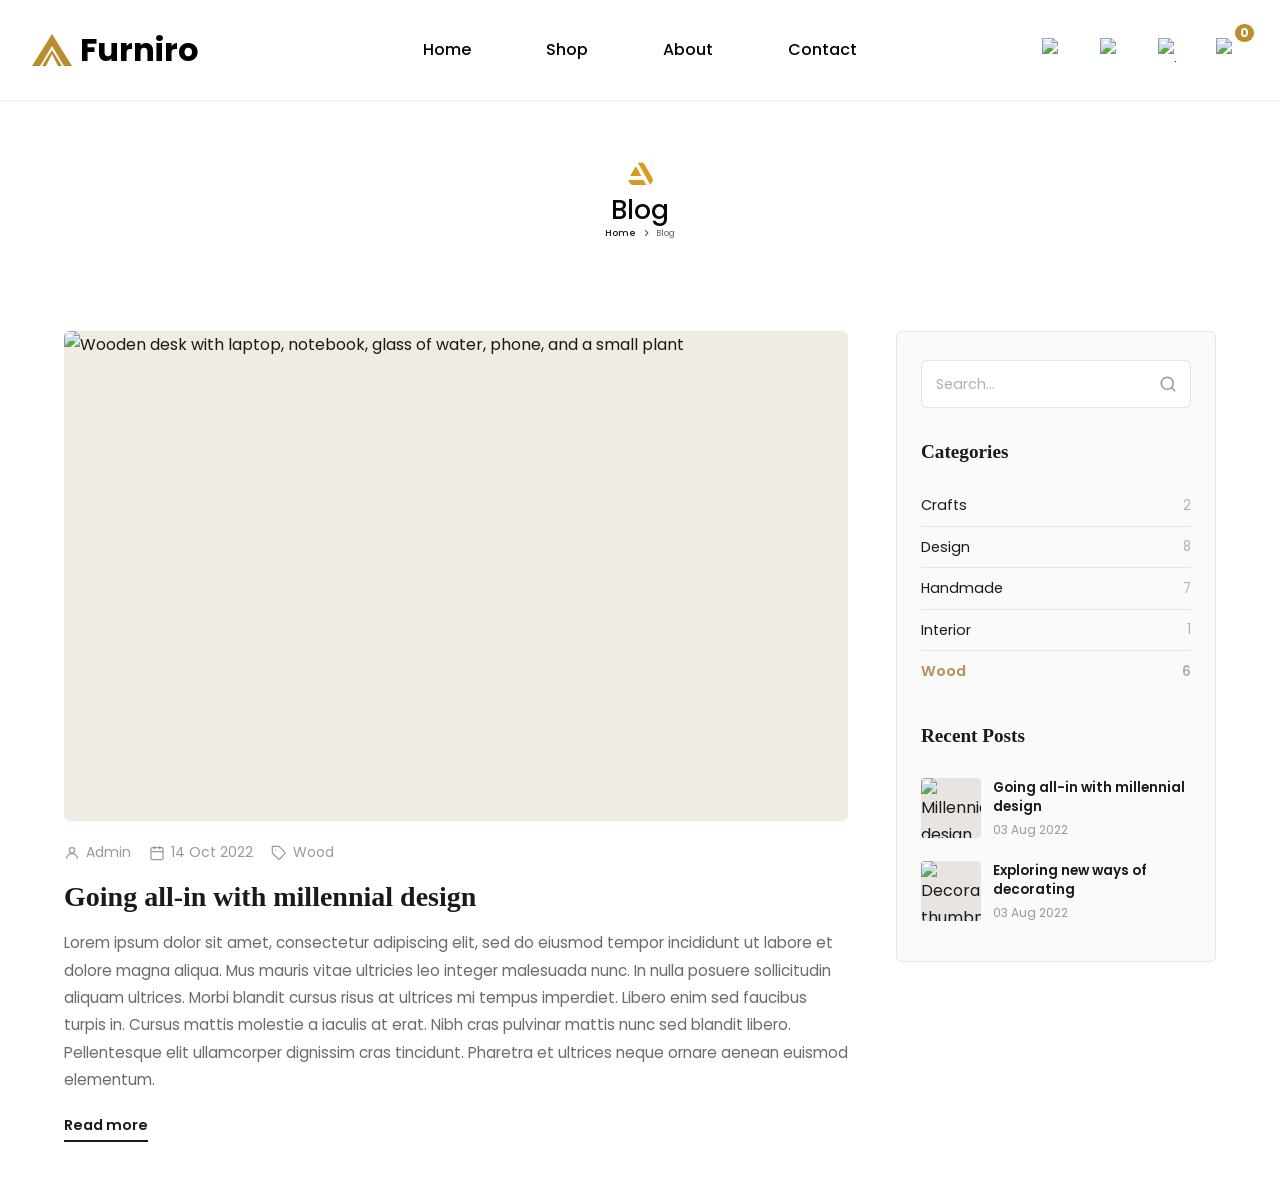
==== commit e165f5cf: "update" ====
--- a/blog.html
+++ b/blog.html
@@ -7,6 +7,20 @@
 <link rel="stylesheet" href="style.css">
 <link rel="stylesheet" href="blog.css">
 <link href="https://fonts.googleapis.com/css2?family=Poppins:wght@400;500;600;700&display=swap" rel="stylesheet">
+
+<!-- Google Font -->
+    <link rel="preconnect" href="https://fonts.googleapis.com">
+    <link rel="preconnect" href="https://fonts.gstatic.com" crossorigin>
+    <link
+        href="https://fonts.googleapis.com/css2?family=Poppins:wght@400;500;600;700&display=swap"
+        rel="stylesheet"
+    >
+
+    <!-- Font Awesome -->
+    <link
+        rel="stylesheet"
+        href="https://cdnjs.cloudflare.com/ajax/libs/font-awesome/6.5.0/css/all.min.css"
+    >
 </head>
 <body>
 
@@ -59,22 +73,191 @@
   </div>
   <div>
 </header>
- <!-- hero banner -->
-
-   <section class="blog-hero">
+
+<!-- banner -->
+
+
+
+    <!-- =========================
+         BLOG HERO / BANNER
+    ========================== -->
+    <header class="blog-hero">
 
         <div class="hero-overlay"></div>
 
-        <div class="blog-title">
-
+        <div class="hero-content">
+
+            <!-- Font Awesome Logo -->
+            <a href="index.html" class="brand-logo" aria-label="Home">
+                <i class="fa-brands fa-artstation"></i>
+            </a>
+
+            <!-- Page Title -->
             <h1>Blog</h1>
 
-            <div class="breadcrumb">
-                <a href="#">Home</a>
-                <span>›</span>
-                <span>Blog</span>
-            </div>
+            <!-- Breadcrumb -->
+            <nav class="breadcrumb" aria-label="Breadcrumb">
+
+                <a href="index.html" class="home-link">
+                    Home
+                </a>
+
+                <span class="breadcrumb-arrow">
+                    <i class="fa-solid fa-chevron-right"></i>
+                </span>
+
+                <span class="current-page">
+                    Blog
+                </span>
+
+            </nav>
 
         </div>
 
-    </section>+    </header>
+
+
+        <!-- hero  -->
+
+
+      <div class="page-wrapper">
+
+        <!-- ========== MAIN CONTENT ========== -->
+        <main class="main-content">
+
+            <!-- Featured Image -->
+            <div class="featured-image">
+                <img
+                src="data:image/svg+xml,%3Csvg xmlns='[w3.org](http://www.w3.org/2000/svg)' width='800' height='500' viewBox='0 0 800 500'%3E%3Crect width='800' height='500' fill='%23d9cdb8'/%3E%3Crect x='120' y='80' width='260' height='180' rx='8' fill='%23b8a88a'/%3E%3Crect x='140' y='100' width='220' height='140' rx='3' fill='%23e8e0d0'/%3E%3Crect x='155' y='115' width='60' height='8' rx='2' fill='%23ccc0b0'/%3E%3Crect x='155' y='132' width='140' height='6' rx='2' fill='%23ccc0b0'/%3E%3Crect x='155' y='145' width='120' height='6' rx='2' fill='%23ccc0b0'/%3E%3Crect x='155' y='158' width='100' height='6' rx='2' fill='%23ccc0b0'/%3E%3Crect x='440' y='160' width='100' height='140' rx='4' fill='%23f5f0e8'/%3E%3Crect x='455' y='180' width='70' height='2' rx='1' fill='%23d0c8b8'/%3E%3Crect x='455' y='190' width='55' height='2' rx='1' fill='%23d0c8b8'/%3E%3Crect x='455' y='200' width='65' height='2' rx='1' fill='%23d0c8b8'/%3E%3Crect x='455' y='220' width='40' height='2' rx='1' fill='%23d0c8b8'/%3E%3Crect x='455' y='230' width='50' height='2' rx='1' fill='%23d0c8b8'/%3E%3Crect x='455' y='240' width='35' height='2' rx='1' fill='%23d0c8b8'/%3E%3Crect x='580' y='200' width='70' height='100' rx='6' fill='%23333'/%3E%3Crect x='590' y='210' width='50' height='40' rx='2' fill='%23555'/%3E%3Crect x='590' y='260' width='50' height='6' rx='2' fill='%23555'/%3E%3Crect x='590' y='274' width='40' height='6' rx='2' fill='%23555'/%3E%3Ccircle cx='370' cy='380' r='28' fill='%238cb87a'/%3E%3Ccircle cx='370' cy='380' r='14' fill='%239cc88a'/%3E%3Crect x='335' y='410' width='70' height='16' rx='8' fill='%23a08060'/%3E%3Crect x='200' y='400' width='120' height='60' rx='6' fill='%23fafafa'/%3E%3Crect x='215' y='415' width='60' height='4' rx='2' fill='%23ddd'/%3E%3Crect x='215' y='425' width='90' height='4' rx='2' fill='%23ddd'/%3E%3Crect x='215' y='435' width='75' height='4' rx='2' fill='%23ddd'/%3E%3C/svg%3E"
+                alt="Wooden desk with laptop, notebook, glass of water, phone, and a small plant"
+                loading="eager"
+                >
+            </div>
+
+            <!-- Meta Row -->
+            <div class="meta-row">
+                <span class="meta-item">
+                    <span class="meta-icon">
+                        <svg viewBox="0 0 24 24">
+                            <circle cx="12" cy="8" r="4"/>
+                            <path d="M4 20c0-4 4-7 8-7s8 3 8 7"/>
+                        </svg>
+                    </span>
+                    <span class="meta-link">Admin</span>
+                </span>
+                <span class="meta-item">
+                    <span class="meta-icon">
+                        <svg viewBox="0 0 24 24">
+                            <rect x="3" y="4" width="18" height="18" rx="2"/>
+                            <path d="M3 10h18M8 2v4M16 2v4"/>
+                        </svg>
+                    </span>
+                    <span>14 Oct 2022</span>
+                </span>
+                <span class="meta-item">
+                    <span class="meta-icon">
+                        <svg viewBox="0 0 24 24">
+                            <path d="M20.59 13.41l-7.17 7.17a2 2 0 01-2.83 0L2 12V2h10l8.59 8.59a2 2 0 010 2.82z"/>
+                            <line x1="7" y1="7" x2="7.01" y2="7"/>
+                        </svg>
+                    </span>
+                    <span class="meta-link">Wood</span>
+                </span>
+            </div>
+
+            <!-- Post Title -->
+            <h1 class="post-title">Going all-in with millennial design</h1>
+
+            <!-- Post Excerpt -->
+            <p class="post-excerpt">
+                Lorem ipsum dolor sit amet, consectetur adipiscing elit, sed do eiusmod tempor incididunt ut labore et dolore magna aliqua. Mus mauris vitae ultricies leo integer malesuada nunc. In nulla posuere sollicitudin aliquam ultrices. Morbi blandit cursus risus at ultrices mi tempus imperdiet. Libero enim sed faucibus turpis in. Cursus mattis molestie a iaculis at erat. Nibh cras pulvinar mattis nunc sed blandit libero. Pellentesque elit ullamcorper dignissim cras tincidunt. Pharetra et ultrices neque ornare aenean euismod elementum.
+            </p>
+
+            <!-- Read More -->
+            <a class="read-more" href="#" aria-label="Read full article: Going all-in with millennial design">Read more</a>
+
+        </main>
+
+        <!-- ========== SIDEBAR ========== -->
+        <aside class="sidebar" aria-label="Blog sidebar">
+
+            <!-- Search -->
+            <div class="sidebar-search">
+                <input
+                type="text"
+                id="searchInput"
+                placeholder="Search..."
+                aria-label="Search blog posts"
+                autocomplete="off"
+                >
+                <button class="search-btn" id="searchBtn" aria-label="Search">
+                    <svg viewBox="0 0 24 24" fill="none" stroke="currentColor" stroke-width="2" stroke-linecap="round" stroke-linejoin="round">
+                        <circle cx="11" cy="11" r="8"/>
+                        <line x1="21" y1="21" x2="16.65" y2="16.65"/>
+                    </svg>
+                </button>
+            </div>
+
+            <!-- Categories -->
+            <h3 class="sidebar-section-title">Categories</h3>
+            <ul class="category-list" id="categoryList">
+                <li data-category="crafts">
+                    <span>Crafts</span>
+                    <span class="category-count">2</span>
+                </li>
+                <li data-category="design">
+                    <span>Design</span>
+                    <span class="category-count">8</span>
+                </li>
+                <li data-category="handmade">
+                    <span>Handmade</span>
+                    <span class="category-count">7</span>
+                </li>
+                <li data-category="interior">
+                    <span>Interior</span>
+                    <span class="category-count">1</span>
+                </li>
+                <li data-category="wood" class="active">
+                    <span>Wood</span>
+                    <span class="category-count">6</span>
+                </li>
+            </ul>
+
+            <!-- Recent Posts -->
+            <h3 class="sidebar-section-title">Recent Posts</h3>
+            <div id="recentPosts">
+                <div class="recent-post-item" data-post="millennial-design">
+                    <div class="recent-post-thumb">
+                        <img
+                        src="data:image/svg+xml,%3Csvg xmlns='[w3.org](http://www.w3.org/2000/svg)' width='60' height='60' viewBox='0 0 60 60'%3E%3Crect width='60' height='60' fill='%23d9cdb8'/%3E%3Crect x='8' y='10' width='20' height='14' rx='2' fill='%23b8a88a'/%3E%3Crect x='10' y='12' width='16' height='10' rx='1' fill='%23e8e0d0'/%3E%3Ccircle cx='40' cy='30' r='8' fill='%238cb87a'/%3E%3C/svg%3E"
+                        alt="Millennial design thumbnail"
+                        loading="lazy"
+                        width="60"
+                        height="60"
+                        >
+                    </div>
+                    <div class="recent-post-info">
+                        <span class="recent-post-title">Going all-in with millennial design</span>
+                        <span class="recent-post-date">03 Aug 2022</span>
+                    </div>
+                </div>
+                <div class="recent-post-item" data-post="decorating">
+                    <div class="recent-post-thumb">
+                        <img
+                        src="data:image/svg+xml,%3Csvg xmlns='[w3.org](http://www.w3.org/2000/svg)' width='60' height='60' viewBox='0 0 60 60'%3E%3Crect width='60' height='60' fill='%23c8d5c0'/%3E%3Ccircle cx='30' cy='22' r='10' fill='%23e8c060'/%3E%3Crect x='15' y='36' width='30' height='16' rx='3' fill='%23a0b090'/%3E%3Crect x='20' y='40' width='20' height='6' rx='2' fill='%23809070'/%3E%3C/svg%3E"
+                        alt="Decorating thumbnail"
+                        loading="lazy"
+                        width="60"
+                        height="60"
+                        >
+                    </div>
+                    <div class="recent-post-info">
+                        <span class="recent-post-title">Exploring new ways of decorating</span>
+                        <span class="recent-post-date">03 Aug 2022</span>
+                    </div>
+                </div>
+            </div>
+
+        </aside>
+
+    </div>
--- a/blog.css
+++ b/blog.css
@@ -1,8 +1,33 @@
+/* =========================================
+   RESET
+========================================= */
+
+* {
+    margin: 0;
+    padding: 0;
+    box-sizing: border-box;
+}
+
+html {
+    scroll-behavior: smooth;
+}
+
+body {
+    font-family: "Poppins", sans-serif;
+    background: #ffffff;
+    color: #111111;
+}
+
+
+/* =========================================
+   BLOG HERO
+========================================= */
+
 .blog-hero {
+    position: relative;
+
     width: 100%;
-    height: 220px;
-
-    position: relative;
+    min-height: 190px;
 
     display: flex;
     align-items: center;
@@ -10,10 +35,882 @@
 
     overflow: hidden;
 
-    background-image: url(
-        "https://tse3.mm.bing.net/th/id/OIP.fIOFFZzP34mZi8hqy-V29wAAAA?r=0&pid=Api&h=220&P=0"
-    );
+    /*
+      Background image:
+      Light wooden shelf / white brick style
+    */
+    background-image: url("https://images.unsplash.com/photo-1497366754035-f200968a6e72?auto=format&fit=crop&w=1800&q=85");
 
     background-size: cover;
-    background-position: center 48%;
-}+    background-position: center 20%;
+    background-repeat: no-repeat;
+}
+
+
+/* =========================================
+   LIGHT OVERLAY
+========================================= */
+
+.hero-overlay {
+    position: absolute;
+
+    inset: 0;
+
+    background: rgba(255, 255, 255, 0.70);
+
+    backdrop-filter: blur(1.5px);
+    -webkit-backdrop-filter: blur(1.5px);
+
+    z-index: 1;
+}
+
+
+/* =========================================
+   HERO CONTENT
+========================================= */
+
+.hero-content {
+    position: relative;
+
+    z-index: 2;
+
+    width: 100%;
+
+    display: flex;
+    flex-direction: column;
+
+    align-items: center;
+    justify-content: center;
+
+    text-align: center;
+
+    padding: 18px 20px;
+}
+
+
+/* =========================================
+   FONT AWESOME LOGO
+========================================= */
+
+.brand-logo {
+    display: inline-flex;
+
+    align-items: center;
+    justify-content: center;
+
+    width: 40px;
+    height: 40px;
+
+    margin-bottom: 2px;
+
+    color: #d89b22;
+
+    text-decoration: none;
+
+    font-size: 25px;
+
+    transition:
+        transform 0.25s ease,
+        color 0.25s ease;
+}
+
+.brand-logo:hover {
+    color: #bd8211;
+    transform: translateY(-2px);
+}
+
+
+/* =========================================
+   BLOG TITLE
+========================================= */
+
+.hero-content h1 {
+    font-size: 26px;
+
+    line-height: 1.15;
+
+    font-weight: 500;
+
+    color: #090909;
+
+    margin: 0;
+}
+
+
+/* =========================================
+   BREADCRUMB
+========================================= */
+
+.breadcrumb {
+    display: flex;
+
+    align-items: center;
+    justify-content: center;
+
+    gap: 8px;
+
+    margin-top: 3px;
+
+    font-size: 9px;
+
+    line-height: 1;
+}
+
+
+/* Home */
+
+.home-link {
+    color: #111111;
+
+    text-decoration: none;
+
+    font-weight: 500;
+
+    transition: color 0.2s ease;
+}
+
+.home-link:hover {
+    color: #d89b22;
+}
+
+
+/* Arrow */
+
+.breadcrumb-arrow {
+    display: flex;
+
+    align-items: center;
+    justify-content: center;
+
+    color: #333;
+
+    font-size: 7px;
+}
+
+
+/* Current page */
+
+.current-page {
+    color: #666666;
+
+    font-weight: 400;
+}
+
+
+/* =========================================
+   DEMO CONTENT
+========================================= */
+
+.page-content {
+    width: 100%;
+    background: #ffffff;
+}
+
+.content-container {
+    width: min(1180px, calc(100% - 40px));
+
+    margin: 0 auto;
+
+    padding: 70px 0;
+}
+
+.content-container h2 {
+    font-size: 30px;
+
+    font-weight: 600;
+
+    margin-bottom: 10px;
+}
+
+.content-container p {
+    color: #777;
+
+    font-size: 14px;
+
+    line-height: 1.8;
+}
+
+
+/* =========================================
+   LARGE DESKTOP
+========================================= */
+
+@media (min-width: 1400px) {
+
+    .blog-hero {
+        min-height: 165px;
+
+        background-position: center 47%;
+    }
+
+    .brand-logo {
+        font-size: 27px;
+    }
+
+    .hero-content h1 {
+        font-size: 28px;
+    }
+
+    .breadcrumb {
+        font-size: 10px;
+    }
+}
+
+
+/* =========================================
+   LAPTOP
+========================================= */
+
+@media (max-width: 1199px) {
+
+    .blog-hero {
+        min-height: 160px;
+    }
+
+    .hero-content h1 {
+        font-size: 26px;
+    }
+}
+
+
+/* =========================================
+   TABLET
+========================================= */
+
+@media (max-width: 768px) {
+
+    .blog-hero {
+        min-height: 155px;
+
+        background-position: center center;
+    }
+
+    .hero-content {
+        padding: 18px 15px;
+    }
+
+    .brand-logo {
+        width: 26px;
+        height: 26px;
+
+        font-size: 23px;
+    }
+
+    .hero-content h1 {
+        font-size: 25px;
+    }
+
+    .breadcrumb {
+        font-size: 9px;
+    }
+
+    .content-container {
+        width: min(100% - 32px, 650px);
+
+        padding: 55px 0;
+    }
+}
+
+
+/* =========================================
+   MOBILE
+========================================= */
+
+@media (max-width: 480px) {
+
+    .blog-hero {
+        min-height: 145px;
+
+        background-position: center center;
+    }
+
+    .hero-content {
+        padding: 15px 12px;
+    }
+
+    .brand-logo {
+        width: 25px;
+        height: 25px;
+
+        font-size: 21px;
+
+        margin-bottom: 3px;
+    }
+
+    .hero-content h1 {
+        font-size: 23px;
+    }
+
+    .breadcrumb {
+        gap: 7px;
+
+        font-size: 8px;
+    }
+
+    .breadcrumb-arrow {
+        font-size: 6px;
+    }
+
+    .content-container {
+        width: calc(100% - 30px);
+
+        padding: 45px 0;
+    }
+
+    .content-container h2 {
+        font-size: 24px;
+    }
+
+    .content-container p {
+        font-size: 13px;
+    }
+}
+
+
+/* =========================================
+   VERY SMALL MOBILE
+========================================= */
+
+@media (max-width: 360px) {
+
+    .blog-hero {
+        min-height: 140px;
+    }
+
+    .brand-logo {
+        font-size: 20px;
+    }
+
+    .hero-content h1 {
+        font-size: 21px;
+    }
+
+    .breadcrumb {
+        font-size: 8px;
+    }
+}
+
+
+/* =========================================
+   ACCESSIBILITY
+========================================= */
+
+.home-link:focus-visible,
+.brand-logo:focus-visible {
+    outline: 2px solid #d89b22;
+
+    outline-offset: 4px;
+
+    border-radius: 3px;
+}
+
+
+/* hero */
+
+/* ========== RESET & BASE ========== */
+        *,
+        *::before,
+        *::after {
+            box-sizing: border-box;
+            margin: 0;
+            padding: 0;
+        }
+
+        :root {
+            --clr-bg: #ffffff;
+            --clr-text: #1a1a1a;
+            --clr-text-light: #6b6b6b;
+            --clr-accent: #b88e5c;
+            --clr-accent-hover: #a07a4a;
+            --clr-border: #e5e5e5;
+            --clr-sidebar-bg: #fafafa;
+            --clr-meta: #999999;
+            --clr-search-bg: #f5f5f5;
+            --clr-category-count: #b0b0b0;
+            --font-body: 'Segoe UI', 'Inter', system-ui, -apple-system, sans-serif;
+            --font-heading: 'Georgia', 'Times New Roman', serif;
+            --max-width: 1200px;
+            --sidebar-width: 320px;
+            --gap: 48px;
+            --radius: 6px;
+            --transition: 0.2s ease;
+        }
+
+        html {
+            scroll-behavior: smooth;
+            -webkit-text-size-adjust: 100%;
+        }
+
+        body {
+            font-family: var(--font-body);
+            background: var(--clr-bg);
+            color: var(--clr-text);
+            line-height: 1.7;
+            min-height: 100vh;
+            -webkit-font-smoothing: antialiased;
+            -moz-osx-font-smoothing: grayscale;
+        }
+
+        img {
+            display: block;
+            max-width: 100%;
+            height: auto;
+        }
+
+        a {
+            color: inherit;
+            text-decoration: none;
+        }
+
+        ul {
+            list-style: none;
+        }
+
+        /* ========== LAYOUT ========== */
+        .page-wrapper {
+            max-width: var(--max-width);
+            margin: 0 auto;
+            padding: 40px 24px 60px;
+            display: flex;
+            gap: var(--gap);
+            align-items: flex-start;
+        }
+
+        .main-content {
+            flex: 1;
+            min-width: 0;
+        }
+
+        .sidebar {
+            width: var(--sidebar-width);
+            flex-shrink: 0;
+            position: sticky;
+            top: 24px;
+        }
+
+        /* ========== FEATURED IMAGE ========== */
+        .featured-image {
+            position: relative;
+            width: 100%;
+            aspect-ratio: 16 / 10;
+            border-radius: var(--radius);
+            overflow: hidden;
+            background: #f0ebe3;
+            margin-bottom: 20px;
+        }
+
+        .featured-image img {
+            width: 100%;
+            height: 100%;
+            object-fit: cover;
+        }
+
+        /* ========== META ROW ========== */
+        .meta-row {
+            display: flex;
+            flex-wrap: wrap;
+            align-items: center;
+            gap: 18px;
+            margin-bottom: 14px;
+            font-size: 0.875rem;
+            color: var(--clr-meta);
+        }
+
+        .meta-item {
+            display: inline-flex;
+            align-items: center;
+            gap: 6px;
+        }
+
+        .meta-icon {
+            width: 16px;
+            height: 16px;
+            flex-shrink: 0;
+        }
+
+        .meta-icon svg {
+            width: 100%;
+            height: 100%;
+            fill: none;
+            stroke: var(--clr-meta);
+            stroke-width: 1.8;
+            stroke-linecap: round;
+            stroke-linejoin: round;
+        }
+
+        .meta-link {
+            color: var(--clr-meta);
+            transition: color var(--transition);
+            cursor: pointer;
+        }
+
+        .meta-link:hover {
+            color: var(--clr-accent);
+        }
+
+        /* ========== POST TITLE ========== */
+        .post-title {
+            font-family: var(--font-heading);
+            font-size: 1.75rem;
+            font-weight: 700;
+            line-height: 1.3;
+            margin-bottom: 14px;
+            color: var(--clr-text);
+        }
+
+        /* ========== EXCERPT ========== */
+        .post-excerpt {
+            font-size: 0.95rem;
+            color: var(--clr-text-light);
+            line-height: 1.8;
+            margin-bottom: 18px;
+        }
+
+        /* ========== READ MORE ========== */
+        .read-more {
+            display: inline-block;
+            font-size: 0.9rem;
+            font-weight: 600;
+            color: var(--clr-text);
+            padding-bottom: 2px;
+            border-bottom: 2px solid var(--clr-text);
+            transition: color var(--transition), border-color var(--transition);
+            cursor: pointer;
+        }
+
+        .read-more:hover {
+            color: var(--clr-accent);
+            border-color: var(--clr-accent);
+        }
+
+        /* ========== SIDEBAR ========== */
+        .sidebar {
+            background: var(--clr-sidebar-bg);
+            border-radius: var(--radius);
+            padding: 28px 24px;
+            border: 1px solid var(--clr-border);
+        }
+
+        /* --- Search --- */
+        .sidebar-search {
+            position: relative;
+            margin-bottom: 28px;
+        }
+
+        .sidebar-search input {
+            width: 100%;
+            padding: 11px 40px 11px 14px;
+            border: 1px solid var(--clr-border);
+            border-radius: var(--radius);
+            font-size: 0.9rem;
+            font-family: inherit;
+            background: var(--clr-bg);
+            color: var(--clr-text);
+            outline: none;
+            transition: border-color var(--transition), box-shadow var(--transition);
+        }
+
+        .sidebar-search input:focus {
+            border-color: var(--clr-accent);
+            box-shadow: 0 0 0 3px rgba(184, 142, 92, 0.12);
+        }
+
+        .sidebar-search input::placeholder {
+            color: #b0b0b0;
+        }
+
+        .search-btn {
+            position: absolute;
+            right: 4px;
+            top: 50%;
+            transform: translateY(-50%);
+            background: none;
+            border: none;
+            cursor: pointer;
+            padding: 8px 10px;
+            display: flex;
+            align-items: center;
+            justify-content: center;
+            color: var(--clr-meta);
+            transition: color var(--transition);
+        }
+
+        .search-btn:hover {
+            color: var(--clr-accent);
+        }
+
+        .search-btn svg {
+            width: 18px;
+            height: 18px;
+        }
+
+        /* --- Categories --- */
+        .sidebar-section-title {
+            font-family: var(--font-heading);
+            font-size: 1.2rem;
+            font-weight: 700;
+            margin-bottom: 16px;
+            color: var(--clr-text);
+        }
+
+        .category-list {
+            margin-bottom: 28px;
+        }
+
+        .category-list li {
+            display: flex;
+            justify-content: space-between;
+            align-items: center;
+            padding: 8px 0;
+            border-bottom: 1px solid var(--clr-border);
+            font-size: 0.9rem;
+            cursor: pointer;
+            transition: color var(--transition);
+        }
+
+        .category-list li:last-child {
+            border-bottom: none;
+        }
+
+        .category-list li:hover {
+            color: var(--clr-accent);
+        }
+
+        .category-count {
+            color: var(--clr-category-count);
+            font-size: 0.85rem;
+        }
+
+        .category-list li.active {
+            color: var(--clr-accent);
+            font-weight: 600;
+        }
+
+        /* --- Recent Posts --- */
+        .recent-post-item {
+            display: flex;
+            gap: 12px;
+            align-items: flex-start;
+            padding: 10px 0;
+            cursor: pointer;
+            transition: opacity var(--transition);
+        }
+
+        .recent-post-item:hover {
+            opacity: 0.75;
+        }
+
+        .recent-post-thumb {
+            width: 60px;
+            height: 60px;
+            border-radius: 4px;
+            overflow: hidden;
+            flex-shrink: 0;
+            background: #e8e4df;
+        }
+
+        .recent-post-thumb img {
+            width: 100%;
+            height: 100%;
+            object-fit: cover;
+        }
+
+        .recent-post-info {
+            display: flex;
+            flex-direction: column;
+            justify-content: center;
+            min-width: 0;
+        }
+
+        .recent-post-title {
+            font-size: 0.85rem;
+            font-weight: 600;
+            line-height: 1.4;
+            color: var(--clr-text);
+            display: -webkit-box;
+            -webkit-line-clamp: 2;
+            -webkit-box-orient: vertical;
+            overflow: hidden;
+        }
+
+        .recent-post-date {
+            font-size: 0.75rem;
+            color: var(--clr-meta);
+            margin-top: 4px;
+        }
+
+        /* ========== RESPONSIVE ========== */
+
+        /* Tablet (768px – 1024px) */
+        @media (max-width: 1024px) {
+            .page-wrapper {
+                gap: 32px;
+                padding: 32px 20px 48px;
+            }
+
+            .sidebar {
+                width: 280px;
+                padding: 22px 18px;
+            }
+
+            .post-title {
+                font-size: 1.5rem;
+            }
+        }
+
+        /* Small tablet / large phone (600px – 768px) */
+        @media (max-width: 768px) {
+            .page-wrapper {
+                flex-direction: column;
+                padding: 24px 16px 40px;
+                gap: 32px;
+            }
+
+            .sidebar {
+                width: 100%;
+                position: static;
+                padding: 24px 18px;
+            }
+
+            .featured-image {
+                aspect-ratio: 16 / 9;
+            }
+
+            .post-title {
+                font-size: 1.35rem;
+            }
+
+            .meta-row {
+                gap: 12px;
+                font-size: 0.8rem;
+            }
+        }
+
+        /* Mobile (320px – 600px) */
+        @media (max-width: 600px) {
+            .page-wrapper {
+                padding: 16px 12px 32px;
+                gap: 24px;
+            }
+
+            .featured-image {
+                aspect-ratio: 4 / 3;
+                border-radius: 4px;
+            }
+
+            .post-title {
+                font-size: 1.2rem;
+                margin-bottom: 10px;
+            }
+
+            .post-excerpt {
+                font-size: 0.875rem;
+                line-height: 1.7;
+            }
+
+            .meta-row {
+                gap: 10px;
+                font-size: 0.78rem;
+            }
+
+            .meta-icon {
+                width: 14px;
+                height: 14px;
+            }
+
+            .sidebar {
+                padding: 18px 14px;
+                border-radius: 4px;
+            }
+
+            .sidebar-section-title {
+                font-size: 1.05rem;
+            }
+
+            .recent-post-thumb {
+                width: 48px;
+                height: 48px;
+            }
+
+            .recent-post-title {
+                font-size: 0.8rem;
+            }
+
+            .read-more {
+                font-size: 0.85rem;
+            }
+        }
+
+        /* Very small (320px and below) */
+        @media (max-width: 360px) {
+            .page-wrapper {
+                padding: 12px 8px 24px;
+            }
+
+            .featured-image {
+                aspect-ratio: 1 / 1;
+            }
+
+            .post-title {
+                font-size: 1.1rem;
+            }
+
+            .meta-row {
+                gap: 8px;
+                font-size: 0.72rem;
+            }
+
+            .sidebar {
+                padding: 14px 10px;
+            }
+
+            .sidebar-search input {
+                font-size: 0.8rem;
+                padding: 10px 36px 10px 12px;
+            }
+        }
+
+        /* Dark mode support */
+        @media (prefers-color-scheme: dark) {
+            :root {
+                --clr-bg: #1a1a1a;
+                --clr-text: #e8e8e8;
+                --clr-text-light: #b0b0b0;
+                --clr-border: #333333;
+                --clr-sidebar-bg: #222222;
+                --clr-meta: #888888;
+                --clr-search-bg: #2a2a2a;
+                --clr-category-count: #777777;
+                --clr-accent: #d4a76a;
+                --clr-accent-hover: #c49a5c;
+            }
+
+            .sidebar-search input {
+                background: #2a2a2a;
+            }
+
+            .featured-image {
+                background: #2a2520;
+            }
+
+            .recent-post-thumb {
+                background: #2a2a2a;
+            }
+        }
+
+        /* Print styles */
+        @media print {
+            .sidebar {
+                display: none;
+            }
+
+            .page-wrapper {
+                display: block;
+                max-width: 100%;
+                padding: 0;
+            }
+
+            .featured-image {
+                break-inside: avoid;
+            }
+        }
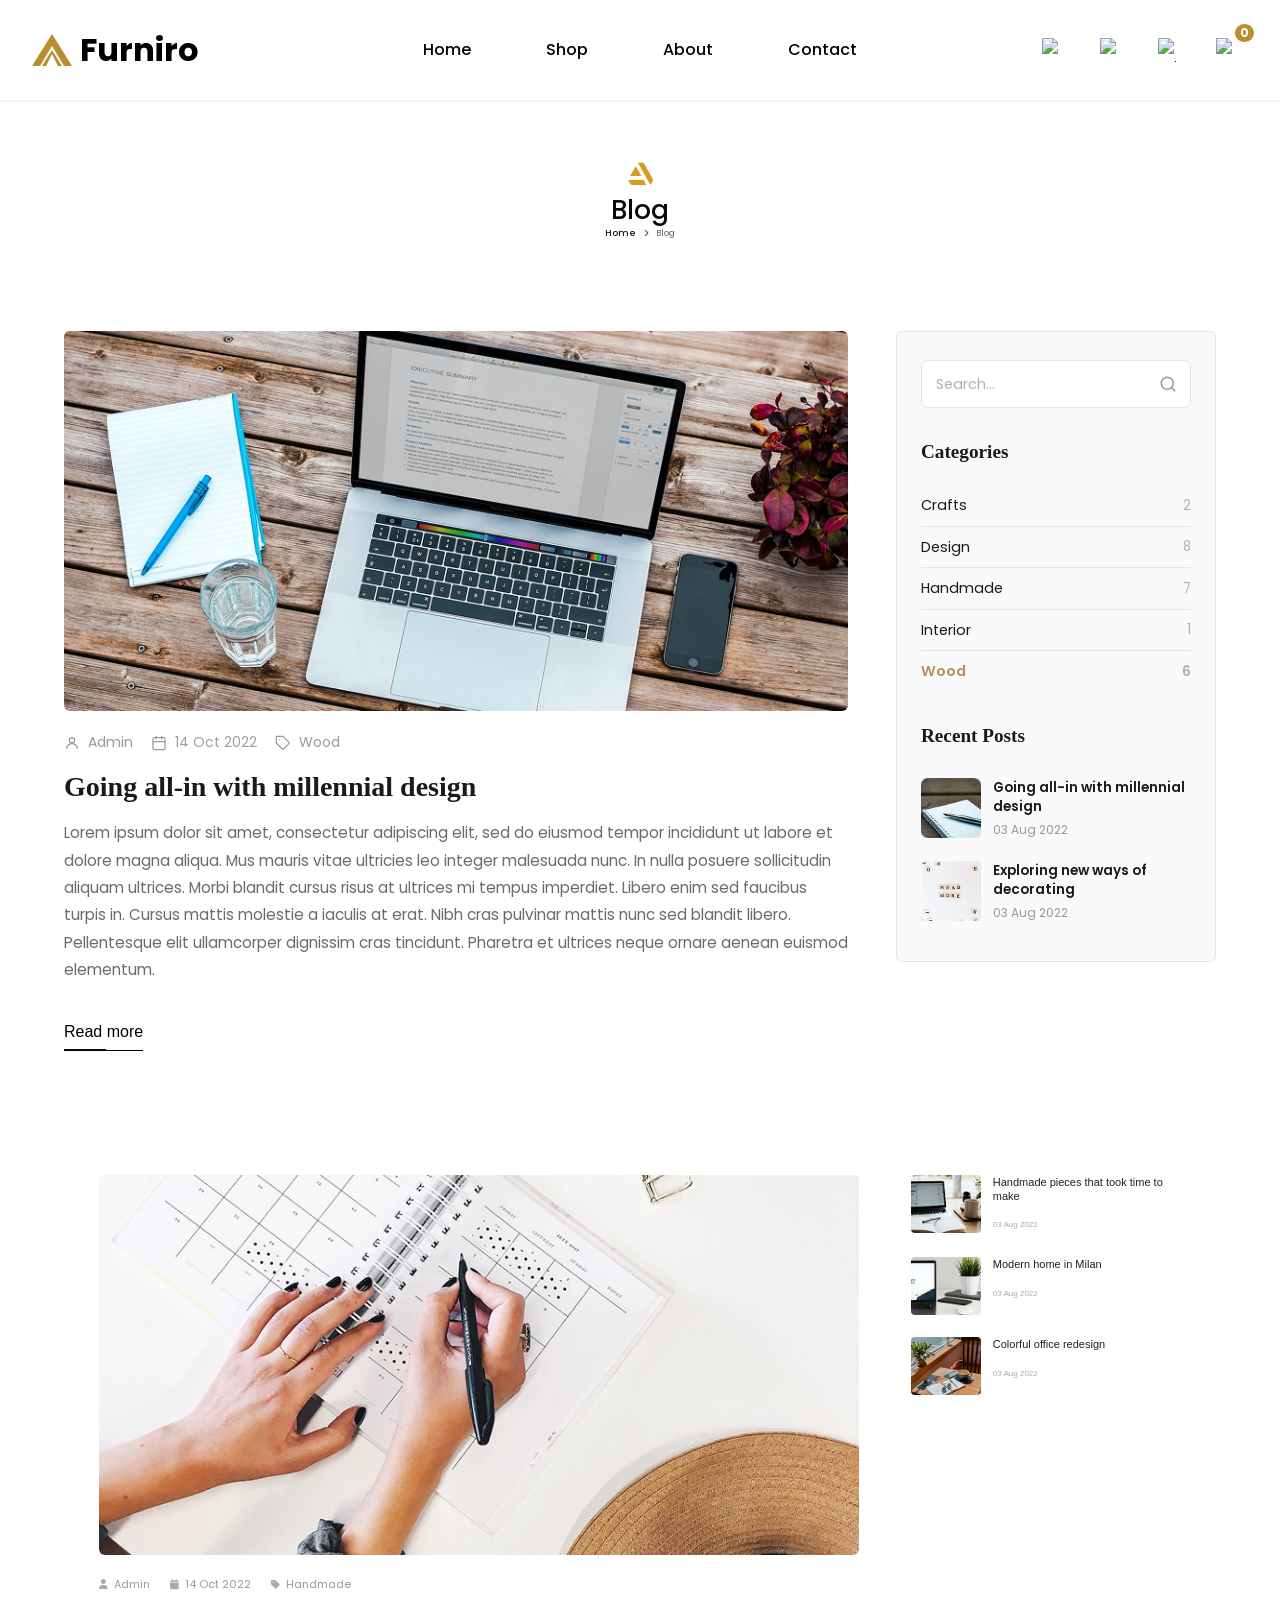
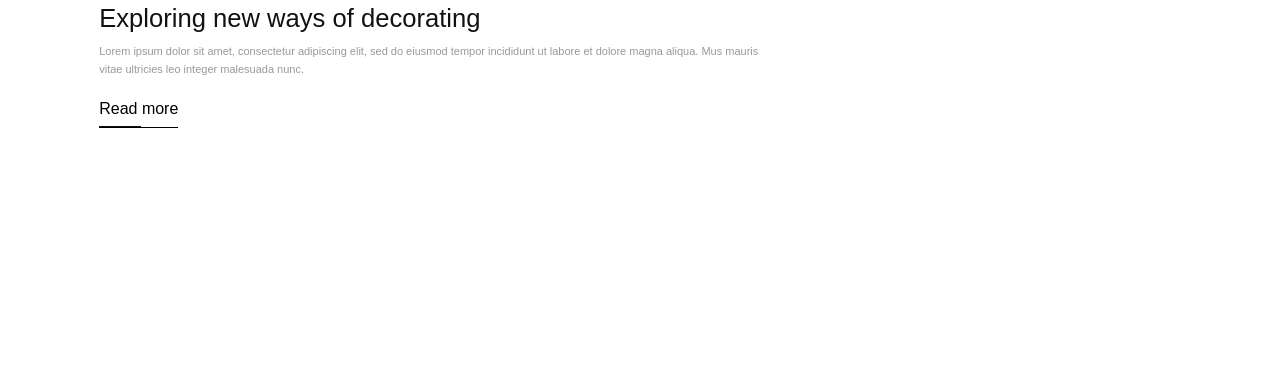
==== commit 72d1dc41: "update" ====
--- a/blog.html
+++ b/blog.html
@@ -128,7 +128,7 @@
             <!-- Featured Image -->
             <div class="featured-image">
                 <img
-                src="data:image/svg+xml,%3Csvg xmlns='[w3.org](http://www.w3.org/2000/svg)' width='800' height='500' viewBox='0 0 800 500'%3E%3Crect width='800' height='500' fill='%23d9cdb8'/%3E%3Crect x='120' y='80' width='260' height='180' rx='8' fill='%23b8a88a'/%3E%3Crect x='140' y='100' width='220' height='140' rx='3' fill='%23e8e0d0'/%3E%3Crect x='155' y='115' width='60' height='8' rx='2' fill='%23ccc0b0'/%3E%3Crect x='155' y='132' width='140' height='6' rx='2' fill='%23ccc0b0'/%3E%3Crect x='155' y='145' width='120' height='6' rx='2' fill='%23ccc0b0'/%3E%3Crect x='155' y='158' width='100' height='6' rx='2' fill='%23ccc0b0'/%3E%3Crect x='440' y='160' width='100' height='140' rx='4' fill='%23f5f0e8'/%3E%3Crect x='455' y='180' width='70' height='2' rx='1' fill='%23d0c8b8'/%3E%3Crect x='455' y='190' width='55' height='2' rx='1' fill='%23d0c8b8'/%3E%3Crect x='455' y='200' width='65' height='2' rx='1' fill='%23d0c8b8'/%3E%3Crect x='455' y='220' width='40' height='2' rx='1' fill='%23d0c8b8'/%3E%3Crect x='455' y='230' width='50' height='2' rx='1' fill='%23d0c8b8'/%3E%3Crect x='455' y='240' width='35' height='2' rx='1' fill='%23d0c8b8'/%3E%3Crect x='580' y='200' width='70' height='100' rx='6' fill='%23333'/%3E%3Crect x='590' y='210' width='50' height='40' rx='2' fill='%23555'/%3E%3Crect x='590' y='260' width='50' height='6' rx='2' fill='%23555'/%3E%3Crect x='590' y='274' width='40' height='6' rx='2' fill='%23555'/%3E%3Ccircle cx='370' cy='380' r='28' fill='%238cb87a'/%3E%3Ccircle cx='370' cy='380' r='14' fill='%239cc88a'/%3E%3Crect x='335' y='410' width='70' height='16' rx='8' fill='%23a08060'/%3E%3Crect x='200' y='400' width='120' height='60' rx='6' fill='%23fafafa'/%3E%3Crect x='215' y='415' width='60' height='4' rx='2' fill='%23ddd'/%3E%3Crect x='215' y='425' width='90' height='4' rx='2' fill='%23ddd'/%3E%3Crect x='215' y='435' width='75' height='4' rx='2' fill='%23ddd'/%3E%3C/svg%3E"
+                src="./images/blogimage.png" width='800' height='500' viewBox='0 0 800 500'%3E%3Crect width='800' height='500' fill='%23d9cdb8'/%3E%3Crect x='120' y='80' width='260' height='180' rx='8' fill='%23b8a88a'/%3E%3Crect x='140' y='100' width='220' height='140' rx='3' fill='%23e8e0d0'/%3E%3Crect x='155' y='115' width='60' height='8' rx='2' fill='%23ccc0b0'/%3E%3Crect x='155' y='132' width='140' height='6' rx='2' fill='%23ccc0b0'/%3E%3Crect x='155' y='145' width='120' height='6' rx='2' fill='%23ccc0b0'/%3E%3Crect x='155' y='158' width='100' height='6' rx='2' fill='%23ccc0b0'/%3E%3Crect x='440' y='160' width='100' height='140' rx='4' fill='%23f5f0e8'/%3E%3Crect x='455' y='180' width='70' height='2' rx='1' fill='%23d0c8b8'/%3E%3Crect x='455' y='190' width='55' height='2' rx='1' fill='%23d0c8b8'/%3E%3Crect x='455' y='200' width='65' height='2' rx='1' fill='%23d0c8b8'/%3E%3Crect x='455' y='220' width='40' height='2' rx='1' fill='%23d0c8b8'/%3E%3Crect x='455' y='230' width='50' height='2' rx='1' fill='%23d0c8b8'/%3E%3Crect x='455' y='240' width='35' height='2' rx='1' fill='%23d0c8b8'/%3E%3Crect x='580' y='200' width='70' height='100' rx='6' fill='%23333'/%3E%3Crect x='590' y='210' width='50' height='40' rx='2' fill='%23555'/%3E%3Crect x='590' y='260' width='50' height='6' rx='2' fill='%23555'/%3E%3Crect x='590' y='274' width='40' height='6' rx='2' fill='%23555'/%3E%3Ccircle cx='370' cy='380' r='28' fill='%238cb87a'/%3E%3Ccircle cx='370' cy='380' r='14' fill='%239cc88a'/%3E%3Crect x='335' y='410' width='70' height='16' rx='8' fill='%23a08060'/%3E%3Crect x='200' y='400' width='120' height='60' rx='6' fill='%23fafafa'/%3E%3Crect x='215' y='415' width='60' height='4' rx='2' fill='%23ddd'/%3E%3Crect x='215' y='425' width='90' height='4' rx='2' fill='%23ddd'/%3E%3Crect x='215' y='435' width='75' height='4' rx='2' fill='%23ddd'/%3E%3C/svg%3E"
                 alt="Wooden desk with laptop, notebook, glass of water, phone, and a small plant"
                 loading="eager"
                 >
@@ -229,7 +229,7 @@
                 <div class="recent-post-item" data-post="millennial-design">
                     <div class="recent-post-thumb">
                         <img
-                        src="data:image/svg+xml,%3Csvg xmlns='[w3.org](http://www.w3.org/2000/svg)' width='60' height='60' viewBox='0 0 60 60'%3E%3Crect width='60' height='60' fill='%23d9cdb8'/%3E%3Crect x='8' y='10' width='20' height='14' rx='2' fill='%23b8a88a'/%3E%3Crect x='10' y='12' width='16' height='10' rx='1' fill='%23e8e0d0'/%3E%3Ccircle cx='40' cy='30' r='8' fill='%238cb87a'/%3E%3C/svg%3E"
+                        src="./images/blog 1 img.png" width='60' height='60' viewBox='0 0 60 60'%3E%3Crect width='60' height='60' fill='%23d9cdb8'/%3E%3Crect x='8' y='10' width='20' height='14' rx='2' fill='%23b8a88a'/%3E%3Crect x='10' y='12' width='16' height='10' rx='1' fill='%23e8e0d0'/%3E%3Ccircle cx='40' cy='30' r='8' fill='%238cb87a'/%3E%3C/svg%3E"
                         alt="Millennial design thumbnail"
                         loading="lazy"
                         width="60"
@@ -244,7 +244,7 @@
                 <div class="recent-post-item" data-post="decorating">
                     <div class="recent-post-thumb">
                         <img
-                        src="data:image/svg+xml,%3Csvg xmlns='[w3.org](http://www.w3.org/2000/svg)' width='60' height='60' viewBox='0 0 60 60'%3E%3Crect width='60' height='60' fill='%23c8d5c0'/%3E%3Ccircle cx='30' cy='22' r='10' fill='%23e8c060'/%3E%3Crect x='15' y='36' width='30' height='16' rx='3' fill='%23a0b090'/%3E%3Crect x='20' y='40' width='20' height='6' rx='2' fill='%23809070'/%3E%3C/svg%3E"
+                        src="./images/blog 2 img.png" width='60' height='60' viewBox='0 0 60 60'%3E%3Crect width='60' height='60' fill='%23c8d5c0'/%3E%3Ccircle cx='30' cy='22' r='10' fill='%23e8c060'/%3E%3Crect x='15' y='36' width='30' height='16' rx='3' fill='%23a0b090'/%3E%3Crect x='20' y='40' width='20' height='6' rx='2' fill='%23809070'/%3E%3C/svg%3E"
                         alt="Decorating thumbnail"
                         loading="lazy"
                         width="60"
@@ -261,3 +261,121 @@
         </aside>
 
     </div>
+
+<!-- second code lines -->
+
+ <section class="blog-section">
+    <div class="blog-container">
+
+        <!-- Featured Article -->
+        <article class="featured-post">
+
+            <div class="featured-image">
+                <img src="./images/big blog image.png" alt="Exploring new ways of decorating">
+            </div>
+
+            <div class="post-meta">
+                <span><i class="fa-solid fa-user"></i> Admin</span>
+                <span><i class="fa-solid fa-calendar"></i> 14 Oct 2022</span>
+                <span><i class="fa-solid fa-tag"></i> Handmade</span>
+            </div>
+
+            <h2>Exploring new ways of decorating</h2>
+
+            <p>
+                Lorem ipsum dolor sit amet, consectetur adipiscing elit, sed do
+                eiusmod tempor incididunt ut labore et dolore magna aliqua.
+                Mus mauris vitae ultricies leo integer malesuada nunc.
+            </p>
+
+            <a href="#" class="read-more">
+                Read more
+            </a>
+
+        </article>
+
+
+        <!-- Side Posts -->
+        <aside class="side-posts">
+
+            <article class="side-post">
+                <div class="side-image">
+                    <img src="./images/side image 01.png" alt="Handmade pieces">
+                </div>
+
+                <div class="side-content">
+                    <h3>Handmade pieces that took time to make</h3>
+                    <span>03 Aug 2022</span>
+                </div>
+            </article>
+
+
+            <article class="side-post">
+                <div class="side-image">
+                    <img src="./images/side image 02.png" alt="Modern home in Milan">
+                </div>
+
+                <div class="side-content">
+                    <h3>Modern home in Milan</h3>
+                    <span>03 Aug 2022</span>
+                </div>
+            </article>
+
+
+            <article class="side-post">
+                <div class="side-image">
+                    <img src="./images/side image 03.png" alt="Colorful office redesign">
+                </div>
+
+                <div class="side-content">
+                    <h3>Colorful office redesign</h3>
+                    <span>03 Aug 2022</span>
+                </div>
+            </article>
+
+        </aside>
+
+    </div>
+</section>
+
+
+<!-- Third section -->
+
+<section class="blog-section">
+  <div class="blog-wrapper">
+    
+    <!-- Blog Card -->
+    <article class="blog-card" data-page="1">
+      <div class="blog-img-box">
+        <img src="https://images.unsplash.com/photo-1456324504439-367cee3b3c32?q=80&w=1200" alt="Handmade pieces">
+      </div>
+
+      <div class="blog-meta">
+        <span class="meta-item">
+          <svg width="14" height="14" viewBox="0 0 24 24"><path fill="#9F9F9F" d="M12 12c2.21 0 4-1.79 4-4s-1.79-4-4-4-4 1.79-4 4 1.79 4 4 4zm0 2c-2.67 0-8 1.34-8 4v2h16v-2c0-2.66-5.33-4-8-4z"/></svg>
+          Admin
+        </span>
+        <span class="meta-item">
+          <svg width="14" height="14" viewBox="0 0 24 24"><path fill="#9F9F9F" d="M19 3h-1V1h-2v2H8V1H6v2H5c-1.11 0-1.99.9-1.99 2L3 19c0 1.1.89 2 2 2h14c1.1 0 2-.9 2-2V5c0-1.1-.9-2-2-2zm0 16H5V8h14v11z"/></svg>
+          14 Oct 2022
+        </span>
+        <span class="meta-item">
+          <svg width="14" height="14" viewBox="0 0 24 24"><path fill="#9F9F9F" d="M21.41 11.58l-9-9C12.05 2.22 11.55 2 11 2H4c-1.1 0-2 .9-2 2v7c0 .55.22 1.05.59 1.42l9 9c.36.36.86.58 1.41.58.55 0 1.05-.22 1.41-.59l7-7c.37-.36.59-.86.59-1.41 0-.55-.23-1.06-.59-1.42zM5.5 7C4.67 7 4 6.33 4 5.5S4.67 4 5.5 4 7 4.67 7 5.5 6.33 7 5.5 7z"/></svg>
+          Wood
+        </span>
+      </div>
+
+      <h2 class="blog-title">Handmade pieces that took time to make</h2>
+      
+      <p class="blog-text">
+        Lorem ipsum dolor sit amet, consectetur adipiscing elit, sed do eiusmod tempor incididunt ut labore et dolore magna aliqua. Mus mauris vitae ultricies leo integer malesuada nunc. In nulla posuere sollicitudin aliquam ultrices. Morbi blandit cursus risus at ultrices mi tempus imperdiet. Libero enim sed faucibus turpis in. Cursus mattis molestie a iaculis at erat. Nibh cras pulvinar mattis nunc sed blandit libero. Pellentesque elit ullamcorper dignissim cras tincidunt. Pharetra et ultrices neque ornare aenean euismod elementum.
+      </p>
+
+      <a href="#" class="read-more">Read more</a>
+    </article>
+
+    <!-- Pagination -->
+    <div class="pagination" id="pagination"></div>
+
+  </div>
+</section>
--- a/blog.css
+++ b/blog.css
@@ -913,4 +913,507 @@
             .featured-image {
                 break-inside: avoid;
             }
-        }+        }
+
+        /* second code lines */
+
+        /* =========================
+   BLOG SECTION
+========================= */
+
+.blog-section {
+    width: 100%;
+    padding: 70px 0;
+    background: #fff;
+}
+
+.blog-container {
+    width: min(100% - 96px, 1120px);
+    margin: 0 auto;
+
+    display: grid;
+    grid-template-columns: minmax(0, 1fr) 270px;
+    gap: 52px;
+
+    align-items: start;
+}
+
+
+/* =========================
+   FEATURED POST
+========================= */
+
+.featured-post {
+    min-width: 0;
+}
+
+.featured-image {
+    width: 100%;
+    height: 380px;
+    overflow: hidden;
+    border-radius: 6px;
+}
+
+.featured-image img {
+    width: 100%;
+    height: 100%;
+    display: block;
+
+    object-fit: cover;
+    object-position: center;
+
+    transition: transform 0.5s ease;
+}
+
+.featured-image:hover img {
+    transform: scale(1.035);
+}
+
+
+/* =========================
+   META
+========================= */
+
+.post-meta {
+    display: flex;
+    align-items: center;
+    flex-wrap: wrap;
+    gap: 20px;
+
+    margin-top: 12px;
+
+    font-family: Arial, sans-serif;
+    font-size: 11px;
+    color: #999;
+}
+
+.post-meta span {
+    display: flex;
+    align-items: center;
+    gap: 6px;
+}
+
+.post-meta i {
+    font-size: 10px;
+    color: #aaa;
+}
+
+
+/* =========================
+   TITLE
+========================= */
+
+.featured-post h2 {
+    margin: 10px 0 7px;
+
+    font-family: Arial, sans-serif;
+    font-size: clamp(22px, 2vw, 28px);
+    font-weight: 500;
+    line-height: 1.25;
+
+    color: #111;
+}
+
+
+/* =========================
+   DESCRIPTION
+========================= */
+
+.featured-post p {
+    max-width: 680px;
+
+    margin: 0;
+
+    font-family: Arial, sans-serif;
+    font-size: 11px;
+    line-height: 1.65;
+
+    color: #999;
+}
+
+
+/* =========================
+   READ MORE
+========================= */
+
+.read-more {
+    position: relative;
+
+    display: inline-block;
+
+    margin-top: 17px;
+    padding-bottom: 7px;
+
+    color: #111;
+    text-decoration: none;
+
+    font-family: Arial, sans-serif;
+    font-size: 10px;
+    font-weight: 500;
+}
+
+.read-more::after {
+    content: "";
+
+    position: absolute;
+    left: 0;
+    bottom: 0;
+
+    width: 42px;
+    height: 1px;
+
+    background: #111;
+
+    transition: width 0.3s ease;
+}
+
+.read-more:hover::after {
+    width: 100%;
+}
+
+
+/* =========================
+   SIDE POSTS
+========================= */
+
+.side-posts {
+    display: flex;
+    flex-direction: column;
+    gap: 22px;
+
+    /* Sticky sidebar */
+    position: sticky;
+    top: 30px;
+}
+
+
+/* =========================
+   SIDE POST
+========================= */
+
+.side-post {
+    display: grid;
+    grid-template-columns: 70px minmax(0, 1fr);
+    gap: 12px;
+
+    align-items: start;
+}
+
+.side-image {
+    width: 70px;
+    height: 58px;
+
+    overflow: hidden;
+    border-radius: 4px;
+}
+
+.side-image img {
+    width: 100%;
+    height: 100%;
+
+    display: block;
+
+    object-fit: cover;
+
+    transition: transform 0.35s ease;
+}
+
+.side-post:hover .side-image img {
+    transform: scale(1.08);
+}
+
+
+/* =========================
+   SIDE CONTENT
+========================= */
+
+.side-content {
+    min-width: 0;
+}
+
+.side-content h3 {
+    margin: 0 0 5px;
+
+    font-family: Arial, sans-serif;
+    font-size: 11px;
+    font-weight: 500;
+    line-height: 1.3;
+
+    color: #222;
+}
+
+.side-content span {
+    font-family: Arial, sans-serif;
+    font-size: 8px;
+    color: #aaa;
+}
+
+
+/* =========================
+   LARGE TABLET
+========================= */
+
+@media (max-width: 1000px) {
+
+    .blog-container {
+        width: min(100% - 60px, 900px);
+
+        grid-template-columns: minmax(0, 1fr) 230px;
+        gap: 35px;
+    }
+
+    .featured-image {
+        height: 330px;
+    }
+
+    .side-post {
+        grid-template-columns: 62px minmax(0, 1fr);
+        gap: 10px;
+    }
+
+    .side-image {
+        width: 62px;
+        height: 54px;
+    }
+}
+
+
+/* =========================
+   TABLET
+========================= */
+
+@media (max-width: 768px) {
+
+    .blog-section {
+        padding: 50px 0;
+    }
+
+    .blog-container {
+        width: min(100% - 40px, 650px);
+
+        grid-template-columns: 1fr;
+        gap: 40px;
+    }
+
+    .featured-image {
+        height: 350px;
+    }
+
+    .side-posts {
+        position: static;
+
+        display: grid;
+        grid-template-columns: repeat(3, 1fr);
+        gap: 20px;
+    }
+
+    .side-post {
+        display: block;
+    }
+
+    .side-image {
+        width: 100%;
+        height: 120px;
+        margin-bottom: 10px;
+    }
+}
+
+
+/* =========================
+   MOBILE
+========================= */
+
+@media (max-width: 520px) {
+
+    .blog-section {
+        padding: 35px 0;
+    }
+
+    .blog-container {
+        width: calc(100% - 30px);
+
+        gap: 32px;
+    }
+
+    .featured-image {
+        height: 245px;
+        border-radius: 5px;
+    }
+
+    .post-meta {
+        gap: 10px;
+        font-size: 9px;
+    }
+
+    .featured-post h2 {
+        font-size: 21px;
+        margin-top: 10px;
+    }
+
+    .featured-post p {
+        font-size: 10px;
+        line-height: 1.7;
+    }
+
+    .side-posts {
+        grid-template-columns: 1fr;
+        gap: 18px;
+    }
+
+    .side-post {
+        display: grid;
+        grid-template-columns: 85px 1fr;
+        gap: 12px;
+    }
+
+    .side-image {
+        width: 85px;
+        height: 70px;
+        margin: 0;
+    }
+
+    .side-content h3 {
+        font-size: 12px;
+    }
+
+    .side-content span {
+        font-size: 9px;
+    }
+}
+
+
+/* =========================
+   SMALL MOBILE
+========================= */
+
+@media (max-width: 360px) {
+
+    .blog-container {
+        width: calc(100% - 24px);
+    }
+
+    .featured-image {
+        height: 210px;
+    }
+
+    .post-meta {
+        gap: 8px;
+    }
+
+    .post-meta span {
+        font-size: 8px;
+    }
+
+    .featured-post h2 {
+        font-size: 19px;
+    }
+
+    .side-post {
+        grid-template-columns: 75px 1fr;
+    }
+
+    .side-image {
+        width: 75px;
+        height: 62px;
+    }
+}
+
+/* Third section */
+@import url('https://fonts.googleapis.com/css2?family=Poppins:wght@400;500;600&display=swap');
+:root{
+  --gold: #B88E2F;
+  --gold-light: #FFF3E3;
+  --text-gray: #9F9F9F;
+}
+* { margin: 0; padding: 0; box-sizing: border-box; font-family: 'Poppins', sans-serif; }
+
+body { background: #fff; }
+
+.blog-section {
+  max-width: 1440px;
+  margin: 0 auto;
+  padding: clamp(40px, 5vw, 80px) clamp(20px, 4vw, 80px);
+}
+
+.blog-wrapper { max-width: 820px; margin: 0 auto; }
+
+/* Blog Card */
+.blog-card { display: none; }
+.blog-card.active { display: block; }
+
+.blog-img-box {
+  border-radius: 10px;
+  overflow: hidden;
+  margin-bottom: 20px;
+}
+.blog-img-box img { width: 100%; height: auto; display: block; }
+
+.blog-meta {
+  display: flex;
+  gap: 28px;
+  margin-bottom: 18px;
+  flex-wrap: wrap;
+}
+.meta-item { display: flex; align-items: center; gap: 8px; font-size: 14px; color: var(--text-gray); }
+
+.blog-title {
+  font-size: clamp(20px, 2.2vw, 28px);
+  font-weight: 500;
+  margin-bottom: 16px;
+  line-height: 1.4;
+}
+
+.blog-text {
+  font-size: clamp(14px, 1.1vw, 15px);
+  color: var(--text-gray);
+  line-height: 1.8;
+  margin-bottom: 25px;
+}
+
+.read-more {
+  font-size: 16px;
+  color: #000;
+  text-decoration: none;
+  border-bottom: 1px solid #000;
+  padding-bottom: 4px;
+  transition: 0.3s;
+}
+.read-more:hover { color: var(--gold); border-color: var(--gold); }
+
+/* Pagination */
+.pagination {
+  display: flex;
+  justify-content: center;
+  gap: 12px;
+  margin-top: 60px;
+}
+.page-btn {
+  min-width: 45px;
+  height: 45px;
+  border: none;
+  border-radius: 8px;
+  background: var(--gold-light);
+  color: #000;
+  font-size: 16px;
+  font-weight: 500;
+  cursor: pointer;
+  transition: 0.3s;
+  display: flex;
+  align-items: center;
+  justify-content: center;
+  padding: 0 16px;
+}
+.page-btn:hover { background: #f5e0c8; }
+.page-btn.active {
+  background: var(--gold);
+  color: #fff;
+}
+
+/* Mobile */
+@media(max-width: 600px){
+.blog-section { padding: 30px 5%; }
+.blog-meta { gap: 15px; }
+.meta-item { font-size: 12px; }
+.pagination { gap: 8px; margin-top: 40px; }
+.page-btn { min-width: 40px; height: 40px; font-size: 14px; }
+}
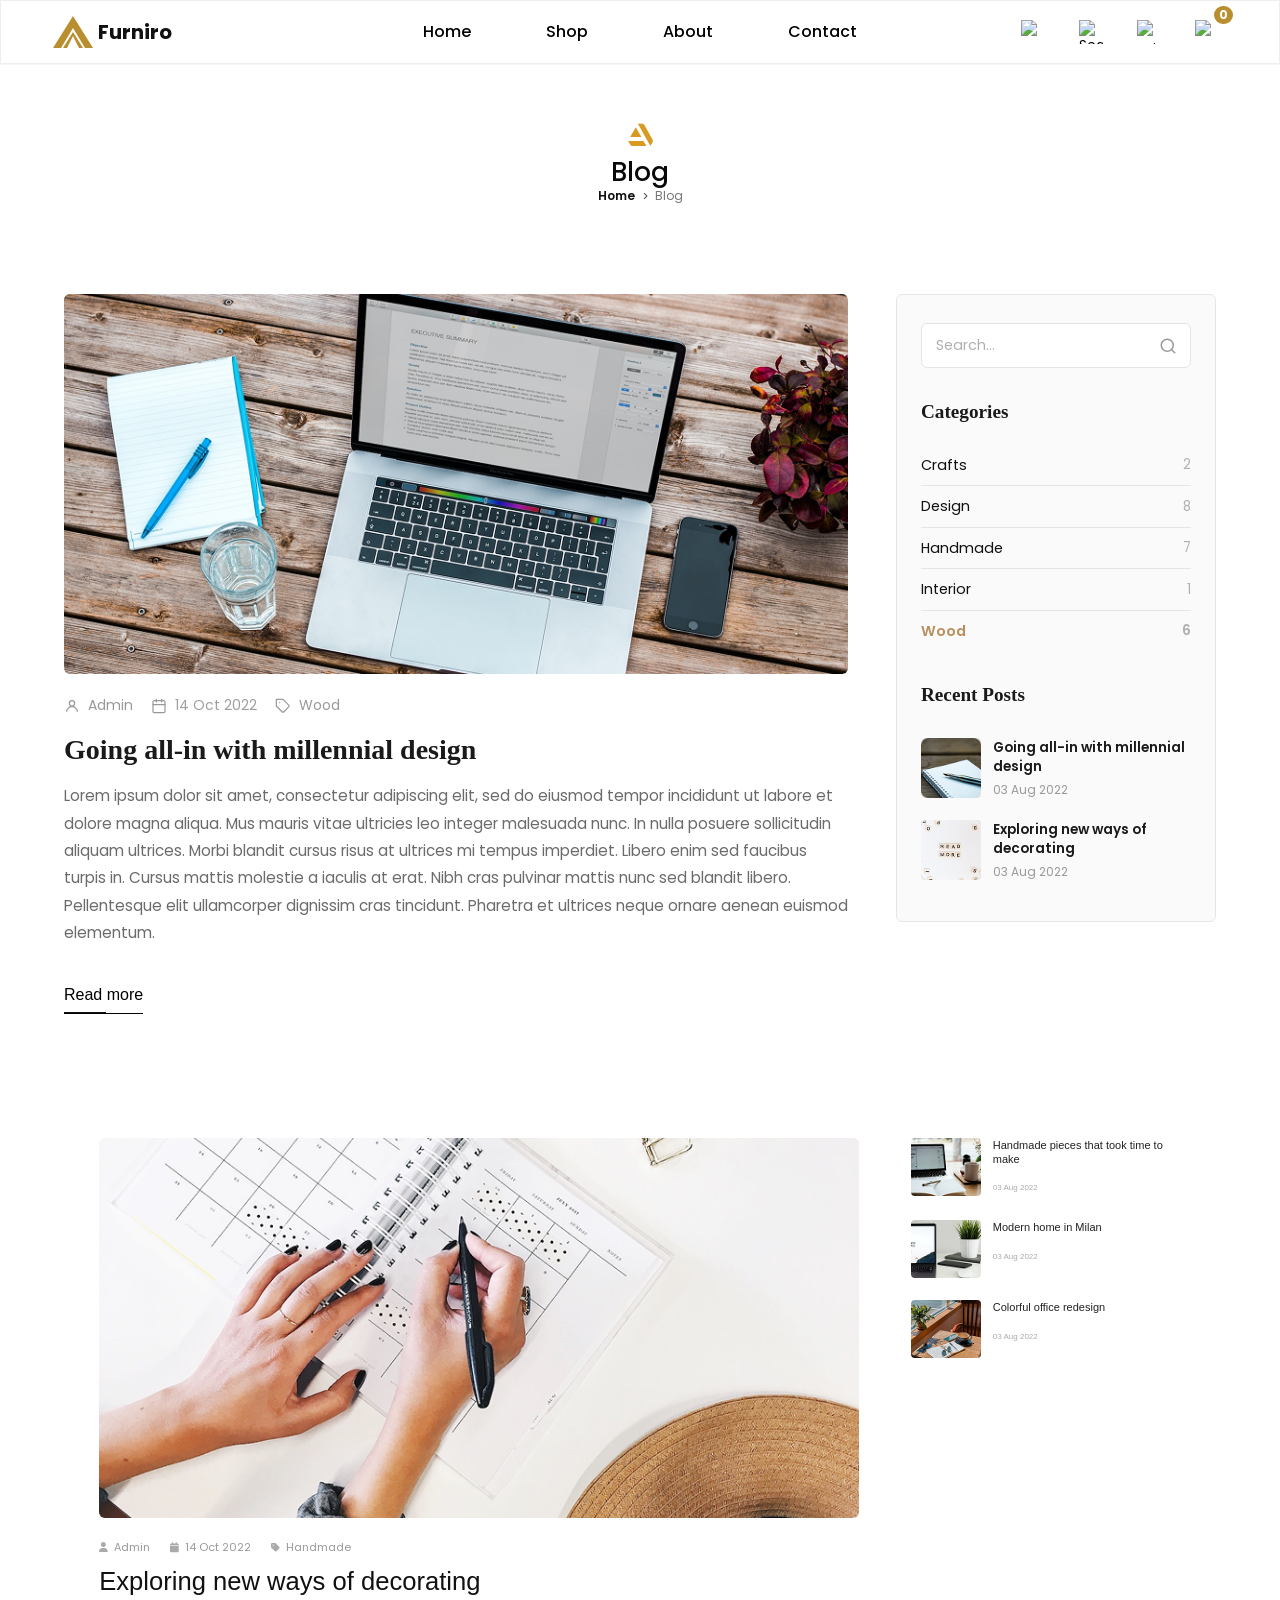
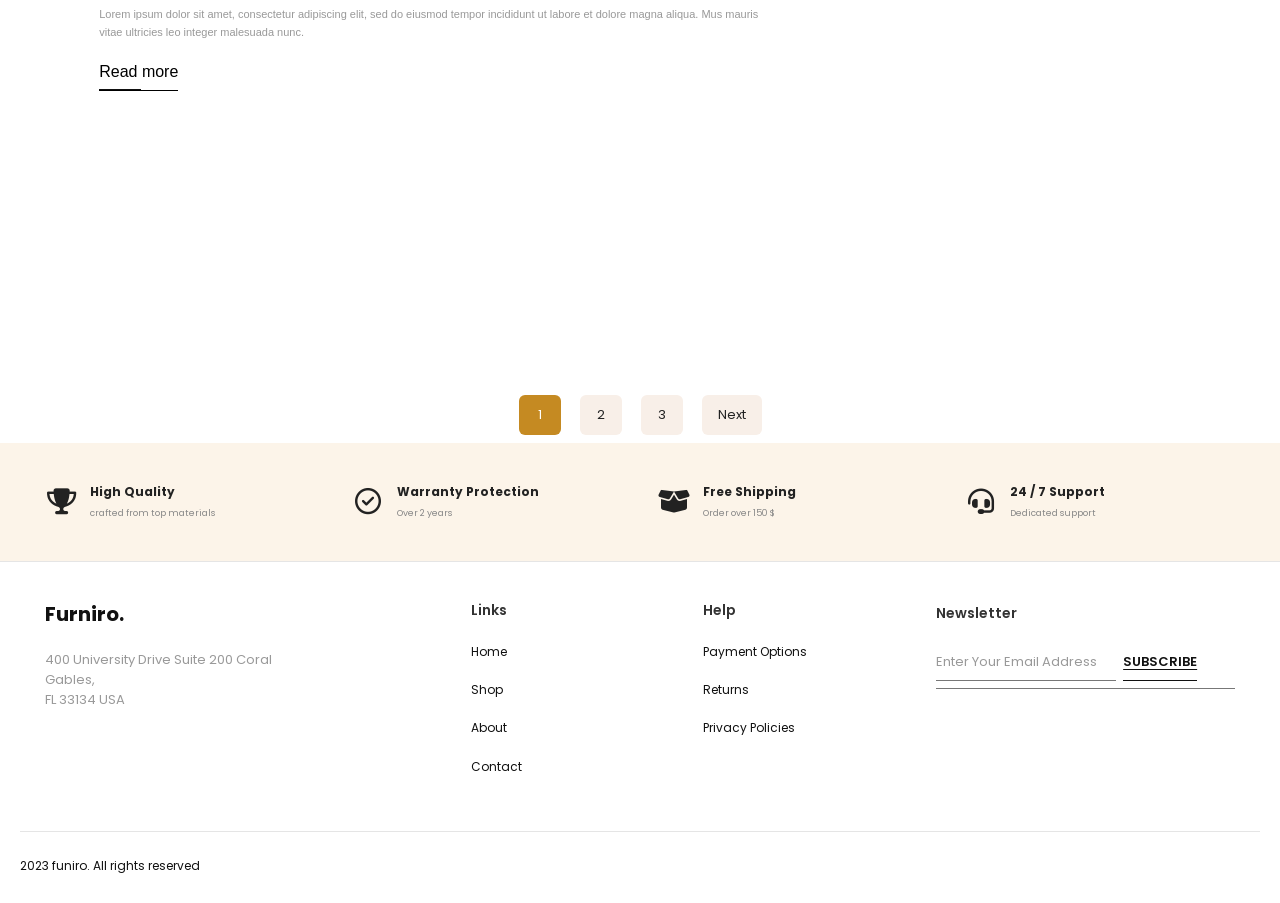
==== commit 5edcb0bb: "final update" ====
--- a/blog.html
+++ b/blog.html
@@ -6,6 +6,7 @@
 <title>Furniro</title>
 <link rel="stylesheet" href="style.css">
 <link rel="stylesheet" href="blog.css">
+<link rel="stylesheet" href="shop.css">
 <link href="https://fonts.googleapis.com/css2?family=Poppins:wght@400;500;600;700&display=swap" rel="stylesheet">
 
 <!-- Google Font -->
@@ -379,3 +380,177 @@
 
   </div>
 </section>
+
+
+<!-- selider -->
+
+ <div class="pagination-wrapper">
+
+        <div class="pagination" id="pagination">
+
+            <button class="page-btn active" data-page="1">1</button>
+
+            <button class="page-btn" data-page="2">2</button>
+
+            <button class="page-btn" data-page="3">3</button>
+
+            <button class="page-btn next-btn" id="nextBtn">
+                Next
+            </button>
+
+        </div>
+
+    </div>
+
+    
+<!-- =====================================================
+     BENEFITS BANNER
+===================================================== -->
+
+<section class="benefits">
+
+    <div class="benefit">
+
+        <div class="benefit-icon">
+            <i class="fa-solid fa-trophy"></i>
+        </div>
+
+        <div class="benefit-text">
+            <h3>High Quality</h3>
+            <p>crafted from top materials</p>
+        </div>
+
+    </div>
+
+
+    <div class="benefit">
+
+        <div class="benefit-icon">
+            <i class="fa-regular fa-circle-check"></i>
+        </div>
+
+        <div class="benefit-text">
+            <h3>Warranty Protection</h3>
+            <p>Over 2 years</p>
+        </div>
+
+    </div>
+
+
+    <div class="benefit">
+
+        <div class="benefit-icon">
+            <i class="fa-solid fa-box-open"></i>
+        </div>
+
+        <div class="benefit-text">
+            <h3>Free Shipping</h3>
+            <p>Order over 150 $</p>
+        </div>
+
+    </div>
+
+
+    <div class="benefit">
+
+        <div class="benefit-icon">
+            <i class="fa-solid fa-headset"></i>
+        </div>
+
+        <div class="benefit-text">
+            <h3>24 / 7 Support</h3>
+            <p>Dedicated support</p>
+        </div>
+
+    </div>
+
+</section>
+
+
+<!-- =====================================================
+     FOOTER
+===================================================== -->
+
+<footer class="footer">
+
+    <div class="footer-container">
+
+        <!-- Brand -->
+        <div class="footer-brand">
+
+            <h2>Furniro.</h2>
+
+            <p>
+                400 University Drive Suite 200 Coral<br>
+                Gables,<br>
+                FL 33134 USA
+            </p>
+
+        </div>
+
+
+        <!-- Links -->
+        <div class="footer-column">
+
+            <h4>Links</h4>
+
+            <a href="index.html">Home</a>
+            <a href="shop.html">Shop</a>
+            <a href="about.html">About</a>
+            <a href="contact.html">Contact</a>
+
+        </div>
+
+
+        <!-- Help -->
+        <div class="footer-column">
+
+            <h4>Help</h4>
+
+            <a href="#">Payment Options</a>
+            <a href="#">Returns</a>
+            <a href="#">Privacy Policies</a>
+
+        </div>
+
+
+        <!-- Newsletter -->
+        <div class="footer-newsletter">
+
+            <h4>Newsletter</h4>
+
+            <div class="newsletter-form">
+
+                <input
+                    type="email"
+                    placeholder="Enter Your Email Address"
+                >
+
+                <button>
+                    SUBSCRIBE
+                </button>
+
+            </div>
+
+        </div>
+
+    </div>
+
+
+    <!-- Bottom Footer -->
+
+    <div class="footer-bottom">
+
+        <p>
+            2023 funiro. All rights reserved
+        </p>
+
+    </div>
+
+</footer>
+
+
+    <script src="app.js"></script>
+
+</body>
+</html>
--- a/style.css
+++ b/style.css
@@ -1922,390 +1922,60 @@
 
 
 /* Footer */
-
-/* =========================
-   FOOTER
-========================= */
-
-.footer {
+/* =========================================================
+   FOOTER - CLEAN RESPONSIVE VERSION
+========================================================= */
+
+.site-footer {
     width: 100%;
     background: #fff;
-    border-top: 1px solid #e5e5e5;
-    font-family: Arial, Helvetica, sans-serif;
-}
-
-/* Main footer */
-
-.footer-container {
-    max-width: 1240px;
+    overflow: hidden;
+}
+
+
+/* =========================================================
+   TOP FEATURES
+========================================================= */
+
+.footer-features {
+    width: 100%;
+    background: #fbf4eb;
+    border-top: 1px solid #f0e9df;
+    border-bottom: 1px solid #e5e0da;
+}
+
+.features-container {
+    width: min(1400px, calc(100% - 80px));
+    min-height: 137px;
     margin: 0 auto;
-    padding: 40px 0 35px;
 
     display: grid;
-    grid-template-columns: 2fr 1fr 1fr 1.55fr;
-    column-gap: 40px;
-}
-
-/* =========================
-   BRAND
-========================= */
-
-.footer-brand h2 {
-    margin: 0;
-    font-size: 22px;
-    font-weight: 700;
-    color: #111;
-}
-
-.footer-brand p {
-    margin-top: 24px;
-
-    font-size: 12px;
-    line-height: 20px;
-    color: #999;
-}
-
-/* =========================
-   COLUMNS
-========================= */
-
-.footer-column h4,
-.footer-newsletter h4 {
-    margin: 0 0 26px;
-
-    font-size: 14px;
-    font-weight: 500;
-    color: #333;
-}
-
-.footer-column {
-    display: flex;
-    flex-direction: column;
-}
-
-.footer-column a {
-    width: fit-content;
-
-    margin-bottom: 24px;
-
-    text-decoration: none;
-    font-size: 12px;
-    font-weight: 500;
-    color: #111;
-
-    transition: color 0.2s ease;
-}
-
-.footer-column a:hover {
-    color: #777;
-}
-
-/* =========================
-   NEWSLETTER
-========================= */
-
-.newsletter-form {
+    grid-template-columns: repeat(4, minmax(0, 1fr));
+    align-items: center;
+
+    gap: 30px;
+}
+
+
+/* Feature Item */
+
+.feature-item {
+    min-width: 0;
+
     display: flex;
     align-items: center;
-    gap: 7px;
-}
-
-.newsletter-form input {
-    width: 180px;
-    height: 32px;
-
-    border: none;
-    border-bottom: 1px solid #777;
-    outline: none;
-
-    padding: 0 0 6px;
-
-    font-size: 12px;
-    color: #333;
-
-    background: transparent;
-}
-
-.newsletter-form input::placeholder {
-    color: #999;
-}
-
-.newsletter-form button {
-    height: 32px;
-
-    border: none;
-    border-bottom: 1px solid #111;
-
-    padding: 0 0 6px;
-
-    background: transparent;
-
-    font-size: 12px;
-    font-weight: 600;
-    color: #111;
-
-    cursor: pointer;
-
-    transition: 0.2s ease;
-}
-
-.newsletter-form button:hover {
-    opacity: 0.55;
-}
-
-/* =========================
-   BOTTOM
-========================= */
-
-.footer-bottom {
-    max-width: 1240px;
-    margin: 0 auto;
-
-    border-top: 1px solid #e5e5e5;
-
-    padding: 22px 0 24px;
-}
-
-.footer-bottom p {
-    margin: 0;
-
-    font-size: 12px;
-    color: #111;
-}
-
-/* =========================
-   TABLET
-========================= */
-
-@media (max-width: 900px) {
-
-    .footer-container {
-        padding: 30px 35px 25px;
-
-        grid-template-columns:
-            1.5fr
-            1fr
-            1fr;
-        
-        row-gap: 30px;
-    }
-
-    .footer-brand {
-        grid-column: 1 / -1;
-    }
-
-    .footer-newsletter {
-        grid-column: 1 / -1;
-    }
-
-    .footer-bottom {
-        margin: 0 35px;
-    }
-}
-
-/* =========================
-   MOBILE
-========================= */
-
-@media (max-width: 600px) {
-
-    .footer-container {
-        padding: 30px 25px;
-        display: grid;
-
-        grid-template-columns: 1fr 1fr;
-        gap: 35px 20px;
-    }
-
-    .footer-brand {
-        grid-column: 1 / -1;
-    }
-
-    .footer-brand h2 {
-        font-size: 18px;
-    }
-
-    .footer-brand p {
-        margin-top: 18px;
-        font-size: 10px;
-        line-height: 17px;
-    }
-
-    .footer-column h4,
-    .footer-newsletter h4 {
-        margin-bottom: 20px;
-        font-size: 10px;
-    }
-
-    .footer-column a {
-        font-size: 10px;
-        margin-bottom: 18px;
-    }
-
-    .footer-newsletter {
-        grid-column: 1 / -1;
-    }
-
-    .newsletter-form {
-        max-width: 270px;
-    }
-
-    .newsletter-form input {
-        width: 170px;
-        font-size: 9px;
-    }
-
-    .newsletter-form button {
-        font-size: 8px;
-    }
-
-    .footer-bottom {
-        margin: 0 25px;
-        padding: 18px 0;
-    }
-
-    .footer-bottom p {
-        font-size: 9px;
-    }
-}
-
-/* =========================
-   SMALL MOBILE
-========================= */
-
-@media (max-width: 400px) {
-
-    .footer-container {
-        grid-template-columns: 1fr 1fr;
-        padding-left: 18px;
-        padding-right: 18px;
-    }
-
-    .footer-bottom {
-        margin-left: 18px;
-        margin-right: 18px;
-    }
-
-    .newsletter-form input {
-        width: 145px;
-    }
-} 
-
-
-/* cart footer */
-
-
-/* =========================================================
-   RESET
-========================================================= */
-
-* {
-    margin: 0;
-    padding: 0;
-    box-sizing: border-box;
-}
-
-html {
-    scroll-behavior: smooth;
-}
-
-body {
-    width: 100%;
-    min-height: 100vh;
-
-    font-family:
-        "Poppins",
-        "Segoe UI",
-        Arial,
-        Helvetica,
-        sans-serif;
-
-    background: #ffffff;
-    color: #111111;
-
-    overflow-x: hidden;
-}
-
-button,
-input {
-    font: inherit;
-}
-
-button {
-    cursor: pointer;
-}
-
-a {
-    color: inherit;
-    text-decoration: none;
-}
-
-
-/* =========================================================
-   FOOTER
-========================================================= */
-
-.site-footer {
-    width: 100%;
-    background: #ffffff;
-}
-
-
-/* =========================================================
-   TOP FEATURES
-========================================================= */
-
-.footer-features {
-    width: 100%;
-
-    background: #fbf4eb;
-
-    border-top: 1px solid #f0e9df;
-    border-bottom: 1px solid #e5e0da;
-}
-
-
-.features-container {
-    width: min(100% - 80px, 1400px);
-
-    min-height: 137px;
-
-    margin: 0 auto;
-
-    display: grid;
-
-    grid-template-columns:
-        repeat(4, minmax(0, 1fr));
-
-    align-items: center;
-
-    gap: 30px;
-}
-
-
-/* =========================================================
-   FEATURE ITEM
-========================================================= */
-
-.feature-item {
-    min-width: 0;
-
-    display: flex;
-    align-items: center;
-
-    gap: 10px;
-}
-
-
-/* =========================================================
-   FEATURE ICON
-========================================================= */
+
+    gap: 12px;
+}
+
+
+/* Icon */
 
 .feature-icon {
-    width: 34px;
-    height: 34px;
-
-    flex: 0 0 34px;
+    width: 36px;
+    height: 36px;
+
+    flex: 0 0 36px;
 
     display: flex;
     align-items: center;
@@ -2317,30 +1987,27 @@
 .feature-icon svg {
     width: 100%;
     height: 100%;
-
     display: block;
 }
 
 
-/* =========================================================
-   FEATURE TEXT
-========================================================= */
+/* Feature Content */
 
 .feature-content {
     min-width: 0;
 }
 
 .feature-content h3 {
-    margin: 0 0 3px;
+    margin: 0 0 5px;
 
     font-size: 15px;
-    line-height: 19px;
+    line-height: 20px;
 
     font-weight: 600;
 
-    white-space: nowrap;
-
     color: #292929;
+
+    white-space: normal;
 }
 
 .feature-content p {
@@ -2353,7 +2020,7 @@
 
     color: #8b8b8b;
 
-    white-space: nowrap;
+    white-space: normal;
 }
 
 
@@ -2363,8 +2030,7 @@
 
 .footer-main {
     width: 100%;
-
-    background: #ffffff;
+    background: #fff;
 }
 
 
@@ -2373,11 +2039,11 @@
 ========================================================= */
 
 .footer-container {
-    width: min(100% - 116px, 1400px);
+    width: min(1400px, calc(100% - 116px));
 
     margin: 0 auto;
 
-    padding: 27px 0 24px;
+    padding: 38px 0 30px;
 
     display: grid;
 
@@ -2402,21 +2068,21 @@
 }
 
 .footer-brand h2 {
-    margin: 0 0 27px;
-
-    font-size: 15px;
-    line-height: 20px;
+    margin: 0 0 25px;
+
+    font-size: 18px;
+    line-height: 24px;
 
     font-weight: 700;
 
-    color: #111111;
+    color: #111;
 }
 
 .footer-brand address {
-    max-width: 220px;
-
-    font-size: 9px;
-    line-height: 14px;
+    max-width: 260px;
+
+    font-size: 11px;
+    line-height: 17px;
 
     font-style: normal;
 
@@ -2433,37 +2099,39 @@
 }
 
 .footer-column h4 {
-    margin: 0 0 29px;
-
-    font-size: 9px;
-    line-height: 13px;
-
-    font-weight: 400;
-
-    color: #a0a0a0;
-}
-
-
-/* =========================================================
-   FOOTER NAV
+    margin: 0 0 25px;
+
+    font-size: 11px;
+    line-height: 16px;
+
+    font-weight: 500;
+
+    color: #999;
+}
+
+
+/* =========================================================
+   FOOTER NAVIGATION
 ========================================================= */
 
 .footer-nav {
     display: flex;
     flex-direction: column;
 
-    gap: 22px;
+    gap: 16px;
 }
 
 .footer-nav a {
     width: fit-content;
 
-    font-size: 9px;
-    line-height: 13px;
+    font-size: 11px;
+    line-height: 17px;
 
     font-weight: 400;
 
-    color: #111111;
+    color: #111;
+
+    text-decoration: none;
 
     transition: color 0.2s ease;
 }
@@ -2479,16 +2147,16 @@
 
 .newsletter-form {
     width: 100%;
-    max-width: 250px;
+    max-width: 300px;
 
     display: flex;
     align-items: center;
 
-    gap: 8px;
-
-    border-bottom: 1px solid #777777;
-
-    padding-bottom: 5px;
+    gap: 10px;
+
+    border-bottom: 1px solid #777;
+
+    padding-bottom: 7px;
 }
 
 .newsletter-form input {
@@ -2500,14 +2168,16 @@
 
     background: transparent;
 
-    font-size: 8px;
-    line-height: 13px;
-
-    color: #333333;
+    padding: 0;
+
+    font-size: 11px;
+    line-height: 17px;
+
+    color: #333;
 }
 
 .newsletter-form input::placeholder {
-    color: #aaaaaa;
+    color: #aaa;
 }
 
 .newsletter-form button {
@@ -2520,16 +2190,19 @@
 
     padding: 0;
 
-    font-size: 7px;
-    line-height: 12px;
-
-    font-weight: 500;
-
-    color: #222222;
+    font-size: 10px;
+    line-height: 16px;
+
+    font-weight: 600;
+
+    color: #222;
 
     text-decoration: underline;
-
-    text-underline-offset: 2px;
+    text-underline-offset: 3px;
+
+    cursor: pointer;
+
+    white-space: nowrap;
 
     transition: color 0.2s ease;
 }
@@ -2543,17 +2216,17 @@
 
     margin-top: 7px;
 
-    min-height: 12px;
-
-    font-size: 8px;
-    line-height: 12px;
+    min-height: 15px;
+
+    font-size: 9px;
+    line-height: 14px;
 
     color: #b88a35;
 }
 
 
 /* =========================================================
-   BOTTOM
+   FOOTER BOTTOM
 ========================================================= */
 
 .footer-bottom {
@@ -2561,11 +2234,11 @@
 }
 
 .footer-bottom-inner {
-    width: min(100% - 116px, 1400px);
+    width: min(1400px, calc(100% - 116px));
 
     margin: 0 auto;
 
-    padding: 17px 0 44px;
+    padding: 18px 0 35px;
 
     border-top: 1px solid #e5e5e5;
 }
@@ -2573,32 +2246,28 @@
 .footer-bottom-inner p {
     margin: 0;
 
-    font-size: 9px;
-    line-height: 14px;
-
-    color: #222222;
+    font-size: 10px;
+    line-height: 16px;
+
+    color: #222;
 }
 
 
 /* =========================================================
    LARGE DESKTOP
-   1440px+
 ========================================================= */
 
 @media (min-width: 1440px) {
 
     .features-container {
+        width: min(1450px, calc(100% - 120px));
         min-height: 145px;
-
-        width: min(100% - 120px, 1450px);
-
         gap: 45px;
     }
 
     .feature-icon {
         width: 38px;
         height: 38px;
-
         flex-basis: 38px;
     }
 
@@ -2609,32 +2278,28 @@
 
     .feature-content p {
         font-size: 12px;
+        line-height: 17px;
     }
 
     .footer-container {
-        width: min(100% - 150px, 1450px);
-
-        padding-top: 30px;
-
+        width: min(1450px, calc(100% - 150px));
         column-gap: 70px;
     }
 
     .footer-bottom-inner {
-        width: min(100% - 150px, 1450px);
+        width: min(1450px, calc(100% - 150px));
     }
 }
 
 
 /* =========================================================
    LAPTOP
-   1025px - 1439px
 ========================================================= */
 
 @media (min-width: 1025px) and (max-width: 1439px) {
 
     .features-container {
         width: calc(100% - 80px);
-
         gap: 25px;
     }
 
@@ -2645,21 +2310,21 @@
     .feature-icon {
         width: 33px;
         height: 33px;
-
         flex-basis: 33px;
     }
 
     .feature-content h3 {
         font-size: 14px;
+        line-height: 19px;
     }
 
     .feature-content p {
         font-size: 10px;
+        line-height: 15px;
     }
 
     .footer-container {
         width: calc(100% - 90px);
-
         column-gap: 40px;
     }
 
@@ -2671,7 +2336,6 @@
 
 /* =========================================================
    TABLET LANDSCAPE
-   769px - 1024px
 ========================================================= */
 
 @media (min-width: 769px) and (max-width: 1024px) {
@@ -2685,19 +2349,18 @@
     }
 
     .feature-item {
-        gap: 7px;
+        gap: 8px;
     }
 
     .feature-icon {
         width: 30px;
         height: 30px;
-
         flex-basis: 30px;
     }
 
     .feature-content h3 {
         font-size: 12px;
-        line-height: 16px;
+        line-height: 17px;
     }
 
     .feature-content p {
@@ -2716,24 +2379,46 @@
 
         column-gap: 25px;
 
-        padding-top: 28px;
+        padding-top: 30px;
     }
 
     .footer-brand h2 {
-        margin-bottom: 24px;
+        font-size: 17px;
+    }
+
+    .footer-brand address {
+        font-size: 10px;
+    }
+
+    .footer-column h4 {
+        font-size: 10px;
+    }
+
+    .footer-nav a {
+        font-size: 10px;
+    }
+
+    .newsletter-form {
+        max-width: 240px;
+    }
+
+    .newsletter-form input {
+        font-size: 10px;
+    }
+
+    .newsletter-form button {
+        font-size: 9px;
     }
 
     .footer-bottom-inner {
         width: calc(100% - 60px);
-
-        padding-bottom: 35px;
+        padding-bottom: 30px;
     }
 }
 
 
 /* =========================================================
    TABLET PORTRAIT
-   601px - 768px
 ========================================================= */
 
 @media (min-width: 601px) and (max-width: 768px) {
@@ -2745,8 +2430,7 @@
 
         padding: 28px 0;
 
-        grid-template-columns:
-            repeat(2, minmax(0, 1fr));
+        grid-template-columns: repeat(2, minmax(0, 1fr));
 
         gap: 28px 25px;
     }
@@ -2754,20 +2438,18 @@
     .feature-icon {
         width: 32px;
         height: 32px;
-
         flex-basis: 32px;
     }
 
     .feature-content h3 {
         font-size: 13px;
+        line-height: 18px;
     }
 
     .feature-content p {
         font-size: 9px;
-    }
-
-
-    /* FOOTER */
+        line-height: 14px;
+    }
 
     .footer-container {
         width: calc(100% - 50px);
@@ -2779,7 +2461,7 @@
 
         gap: 35px 30px;
 
-        padding-top: 30px;
+        padding: 30px 0;
     }
 
     .footer-brand {
@@ -2796,7 +2478,6 @@
 
     .footer-bottom-inner {
         width: calc(100% - 50px);
-
         padding-bottom: 30px;
     }
 }
@@ -2804,12 +2485,11 @@
 
 /* =========================================================
    MOBILE
-   376px - 600px
-========================================================= */
-
-@media (min-width: 376px) and (max-width: 600px) {
-
-    /* FEATURES */
+========================================================= */
+
+@media (max-width: 600px) {
+
+    /* TOP FEATURES */
 
     .features-container {
         width: calc(100% - 36px);
@@ -2825,27 +2505,31 @@
 
     .feature-item {
         width: 100%;
-
         justify-content: flex-start;
     }
 
     .feature-icon {
         width: 35px;
         height: 35px;
-
         flex-basis: 35px;
     }
 
     .feature-content h3 {
-        font-size: 14px;
+        font-size: 15px;
+        line-height: 20px;
+
+        white-space: normal;
     }
 
     .feature-content p {
         font-size: 10px;
-    }
-
-
-    /* FOOTER */
+        line-height: 15px;
+
+        white-space: normal;
+    }
+
+
+    /* MAIN FOOTER */
 
     .footer-container {
         width: calc(100% - 40px);
@@ -2855,7 +2539,7 @@
         display: flex;
         flex-direction: column;
 
-        gap: 32px;
+        gap: 30px;
     }
 
     .footer-brand,
@@ -2864,419 +2548,44 @@
     }
 
     .footer-brand h2 {
+        font-size: 18px;
+        line-height: 24px;
+
         margin-bottom: 18px;
     }
 
     .footer-brand address {
-        max-width: 260px;
+        max-width: 100%;
+
+        font-size: 11px;
+        line-height: 17px;
     }
 
     .footer-column h4 {
         margin-bottom: 18px;
+
+        font-size: 12px;
+        line-height: 17px;
     }
 
     .footer-nav {
-        gap: 16px;
-    }
+        gap: 15px;
+    }
+
+    .footer-nav a {
+        font-size: 12px;
+        line-height: 18px;
+    }
+
+
+    /* NEWSLETTER */
 
     .newsletter-form {
         width: 100%;
         max-width: 100%;
-    }
-
-    .footer-bottom-inner {
-        width: calc(100% - 40px);
-
-        padding: 16px 0 30px;
-    }
-}
-
-
-/* =========================================================
-   SMALL MOBILE
-   0px - 375px
-========================================================= */
-
-@media (max-width: 375px) {
-
-    /* FEATURES */
-
-    .features-container {
-        width: calc(100% - 30px);
-
-        min-height: auto;
-
-        padding: 25px 0;
-
-        display: flex;
-        flex-direction: column;
-
-        gap: 23px;
-    }
-
-    .feature-item {
-        width: 100%;
-
-        display: flex;
-        align-items: center;
 
         gap: 10px;
     }
-
-    .feature-icon {
-        width: 32px;
-        height: 32px;
-
-        flex-basis: 32px;
-    }
-
-    .feature-content h3 {
-        font-size: 13px;
-        line-height: 17px;
-    }
-
-    .feature-content p {
-        font-size: 9px;
-        line-height: 13px;
-    }
-
-
-    /* FOOTER */
-
-    .footer-container {
-        width: calc(100% - 30px);
-
-        padding: 30px 0 22px;
-
-        display: flex;
-        flex-direction: column;
-
-        gap: 28px;
-    }
-
-    .footer-brand {
-        width: 100%;
-    }
-
-    .footer-brand h2 {
-        margin-bottom: 16px;
-
-        font-size: 15px;
-    }
-
-    .footer-brand address {
-        max-width: 240px;
-
-        font-size: 9px;
-    }
-
-    .footer-column {
-        width: 100%;
-    }
-
-    .footer-column h4 {
-        margin-bottom: 16px;
-
-        font-size: 9px;
-    }
-
-    .footer-nav {
-        gap: 14px;
-    }
-
-    .footer-nav a {
-        font-size: 10px;
-    }
-
-    .newsletter-form {
-        width: 100%;
-        max-width: 100%;
-    }
-
-    .newsletter-form input {
-        font-size: 9px;
-    }
-
-    .newsletter-form button {
-        font-size: 8px;
-    }
-
-    .footer-bottom-inner {
-        width: calc(100% - 30px);
-
-        padding: 15px 0 25px;
-    }
-
-    .footer-bottom-inner p {
-        font-size: 8px;
-    }
-}
-
-
-/* =========================================================
-   VERY SMALL DEVICES
-   320px and below
-========================================================= */
-
-@media (max-width: 320px) {
-
-    .features-container {
-        width: calc(100% - 24px);
-
-        padding: 22px 0;
-
-        gap: 20px;
-    }
-
-    .feature-icon {
-        width: 30px;
-        height: 30px;
-
-        flex-basis: 30px;
-    }
-
-    .feature-content h3 {
-        font-size: 12px;
-    }
-
-    .feature-content p {
-        font-size: 8px;
-    }
-
-    .footer-container {
-        width: calc(100% - 24px);
-
-        gap: 25px;
-    }
-
-    .footer-bottom-inner {
-        width: calc(100% - 24px);
-    }
-}
-
-
-/* =========================================================
-   TOUCH DEVICES
-========================================================= */
-
-@media (hover: none) and (pointer: coarse) {
-
-    .footer-nav a:hover {
-        color: #111111;
-    }
-
-    .newsletter-form button:hover {
-        color: #222222;
-    }
-}
-/* ,, */
-/* =========================================================
-   FINAL - BIGGER & CLEARER FOOTER TEXT
-========================================================= */
-
-/* =========================
-   TOP FEATURES
-========================= */
-
-.feature-content h3 {
-    font-size: 30px;
-    line-height: 22px;
-    font-weight: 600;
-}
-
-.feature-content p {
-    font-size: 12px;
-    line-height: 18px;
-}
-
-
-/* =========================
-   LOGO
-========================= */
-
-.footer-brand h2 {
-    font-size: 18px;
-    line-height: 24px;
-    font-weight: 700;
-
-    margin-bottom: 28px;
-}
-
-
-/* =========================
-   ADDRESS
-========================= */
-
-.footer-brand address {
-    font-size: 11px;
-    line-height: 17px;
-}
-
-
-/* =========================
-   LINKS / HELP / NEWSLETTER
-========================= */
-
-.footer-column h4 {
-    font-size: 11px;
-    line-height: 16px;
-    font-weight: 400;
-
-    margin-bottom: 30px;
-}
-
-
-/* =========================
-   FOOTER LINKS
-========================= */
-
-.footer-nav a {
-    font-size: 11px;
-    line-height: 17px;
-    font-weight: 400;
-}
-
-
-/* =========================
-   NEWSLETTER INPUT
-========================= */
-
-.newsletter-form {
-    max-width: 300px;
-    gap: 12px;
-    padding-bottom: 7px;
-}
-
-.newsletter-form input {
-    font-size: 10px;
-    line-height: 16px;
-}
-
-.newsletter-form input::placeholder {
-    font-size: 10px;
-}
-
-
-/* =========================
-   SUBSCRIBE BUTTON
-========================= */
-
-.newsletter-form button {
-    font-size: 9px;
-    line-height: 15px;
-    font-weight: 600;
-
-    white-space: nowrap;
-}
-
-
-/* =========================
-   COPYRIGHT
-========================= */
-
-.footer-bottom-inner p {
-    font-size: 10px;
-    line-height: 16px;
-}
-
-
-/* =========================================================
-   TABLET
-========================================================= */
-
-@media (max-width: 1024px) {
-
-    .feature-content h3 {
-        font-size: 15px;
-    }
-
-    .feature-content p {
-        font-size: 11px;
-    }
-
-    .footer-brand h2 {
-        font-size: 17px;
-    }
-
-    .footer-brand address {
-        font-size: 10px;
-    }
-
-    .footer-column h4 {
-        font-size: 11px;
-    }
-
-    .footer-nav a {
-        font-size: 10px;
-    }
-
-    .newsletter-form input {
-        font-size: 10px;
-    }
-
-    .newsletter-form button {
-        font-size: 9px;
-    }
-}
-
-
-/* =========================================================
-   MOBILE
-========================================================= */
-
-@media (max-width: 600px) {
-
-    .feature-content h3 {
-        font-size: 16px;
-        line-height: 21px;
-    }
-
-    .feature-content p {
-        font-size: 11px;
-        line-height: 17px;
-    }
-
-
-    .footer-brand h2 {
-        font-size: 18px;
-        line-height: 24px;
-
-        margin-bottom: 18px;
-    }
-
-
-    .footer-brand address {
-        font-size: 11px;
-        line-height: 17px;
-    }
-
-
-    .footer-column h4 {
-        font-size: 12px;
-        line-height: 17px;
-
-        margin-bottom: 18px;
-    }
-
-
-    .footer-nav {
-        gap: 16px;
-    }
-
-
-    .footer-nav a {
-        font-size: 12px;
-        line-height: 18px;
-    }
-
-
-    .newsletter-form {
-        width: 100%;
-        max-width: 100%;
-
-        gap: 10px;
-    }
-
 
     .newsletter-form input {
         font-size: 11px;
@@ -3287,13 +2596,20 @@
         font-size: 11px;
     }
 
-
     .newsletter-form button {
         font-size: 9px;
         line-height: 16px;
     }
 
 
+    /* BOTTOM */
+
+    .footer-bottom-inner {
+        width: calc(100% - 40px);
+
+        padding: 16px 0 30px;
+    }
+
     .footer-bottom-inner p {
         font-size: 10px;
         line-height: 16px;
@@ -3307,44 +2623,138 @@
 
 @media (max-width: 375px) {
 
+    .features-container {
+        width: calc(100% - 30px);
+
+        padding: 25px 0;
+
+        gap: 22px;
+    }
+
+    .feature-item {
+        gap: 9px;
+    }
+
+    .feature-icon {
+        width: 31px;
+        height: 31px;
+        flex-basis: 31px;
+    }
+
     .feature-content h3 {
-        font-size: 15px;
+        font-size: 14px;
+        line-height: 19px;
     }
 
     .feature-content p {
-        font-size: 10px;
-    }
-
+        font-size: 9px;
+        line-height: 14px;
+    }
+
+
+    .footer-container {
+        width: calc(100% - 30px);
+
+        padding: 30px 0 22px;
+
+        gap: 27px;
+    }
 
     .footer-brand h2 {
         font-size: 17px;
-    }
-
+        line-height: 23px;
+    }
 
     .footer-brand address {
         font-size: 10px;
         line-height: 16px;
     }
 
-
     .footer-column h4 {
         font-size: 11px;
-    }
-
+        line-height: 16px;
+    }
+
+    .footer-nav {
+        gap: 13px;
+    }
 
     .footer-nav a {
         font-size: 11px;
         line-height: 17px;
     }
 
-
     .newsletter-form input,
     .newsletter-form input::placeholder {
         font-size: 10px;
     }
 
-
     .newsletter-form button {
         font-size: 8px;
     }
+
+    .footer-bottom-inner {
+        width: calc(100% - 30px);
+        padding: 15px 0 25px;
+    }
+
+    .footer-bottom-inner p {
+        font-size: 9px;
+        line-height: 15px;
+    }
+}
+
+
+/* =========================================================
+   VERY SMALL MOBILE
+========================================================= */
+
+@media (max-width: 320px) {
+
+    .features-container {
+        width: calc(100% - 24px);
+        padding: 22px 0;
+        gap: 20px;
+    }
+
+    .feature-icon {
+        width: 29px;
+        height: 29px;
+        flex-basis: 29px;
+    }
+
+    .feature-content h3 {
+        font-size: 13px;
+        line-height: 18px;
+    }
+
+    .feature-content p {
+        font-size: 8px;
+        line-height: 13px;
+    }
+
+    .footer-container {
+        width: calc(100% - 24px);
+        gap: 24px;
+    }
+
+    .footer-bottom-inner {
+        width: calc(100% - 24px);
+    }
+}
+
+
+/* =========================================================
+   TOUCH DEVICES
+========================================================= */
+
+@media (hover: none) and (pointer: coarse) {
+
+    .footer-nav a:hover {
+        color: #111;
+    }
+
+    .newsletter-form button:hover {
+        color: #222;
+    }
 }
--- a/blog.css
+++ b/blog.css
@@ -1416,4 +1416,205 @@
 .meta-item { font-size: 12px; }
 .pagination { gap: 8px; margin-top: 40px; }
 .page-btn { min-width: 40px; height: 40px; font-size: 14px; }
+}
+
+/* slider */
+
+/* ================================
+   RESET
+================================ */
+
+* {
+    margin: 0;
+    padding: 0;
+    box-sizing: border-box;
+}
+
+body {
+    min-height: 100vh;
+    background: #ffffff;
+    font-family: Arial, Helvetica, sans-serif;
+}
+
+
+/* ================================
+   PAGINATION WRAPPER
+================================ */
+
+.pagination-wrapper {
+    width: 100%;
+    display: flex;
+    justify-content: center;
+    align-items: center;
+    /* pehle 13px tha */
+   padding-top: 0;
+    transform: translateY(-8px);
+}
+
+/* ================================
+   PAGINATION
+================================ */
+
+/* Pagination gap */
+.pagination {
+    display: flex;
+    align-items: center;
+    justify-content: center;
+    gap: 19px;
+}
+
+/* ================================
+   BUTTON
+================================ */
+
+/* Buttons ko bara kiya */
+.page-btn {
+    min-width: 42px;
+    height: 40px;
+
+    padding: 0 13px;
+
+    border: none;
+    outline: none;
+    border-radius: 6px;
+
+    background: #f8efe8;
+    color: #222;
+
+    font-size: 13px;
+    font-weight: 400;
+
+    cursor: pointer;
+
+    display: flex;
+    align-items: center;
+    justify-content: center;
+
+    transition: all 0.25s ease;
+}
+
+
+/* ================================
+   ACTIVE PAGE
+================================ */
+
+/* Active button */
+.page-btn.active {
+    background: #c58a22;
+    color: #fff;
+}
+
+
+
+/* ================================
+   HOVER
+================================ */
+
+.page-btn:not(.active):hover {
+    background: #ead9c9;
+    transform: translateY(-1px);
+}
+
+
+/* ================================
+   NEXT BUTTON
+================================ */
+/* Next button */
+.next-btn {
+    min-width: 60px;
+    padding: 0 15px;
+}
+
+
+
+/* ================================
+   DISABLED
+================================ */
+
+.page-btn:disabled {
+    opacity: 0.5;
+    cursor: not-allowed;
+    transform: none;
+}
+
+
+/* ================================
+   TABLET
+================================ */
+
+@media (max-width: 768px) {
+
+    .pagination-wrapper {
+        padding: 12px 16px;
+    }
+
+    .pagination {
+        gap: 14px;
+    }
+
+    .page-btn {
+        min-width: 34px;
+        height: 34px;
+
+        font-size: 12px;
+    }
+
+    .next-btn {
+        padding: 0 12px;
+    }
+}
+
+
+/* ================================
+   MOBILE
+================================ */
+
+@media (max-width: 480px) {
+
+    .pagination-wrapper {
+        padding: 12px 10px;
+    }
+
+    .pagination {
+        gap: 9px;
+    }
+
+    .page-btn {
+        min-width: 34px;
+        height: 34px;
+
+        padding: 0 9px;
+
+        font-size: 11px;
+        border-radius: 6px;
+    }
+
+    .next-btn {
+        padding: 0 11px;
+    }
+}
+
+
+/* ================================
+   SMALL MOBILE
+================================ */
+
+@media (max-width: 360px) {
+
+    .pagination {
+        gap: 6px;
+    }
+
+    .page-btn {
+        min-width: 32px;
+        height: 32px;
+
+        padding: 0 7px;
+
+        font-size: 10px;
+    }
+
+    .next-btn {
+        padding: 0 9px;
+    }
 }
--- a/shop.css
+++ b/shop.css
@@ -0,0 +1,1098 @@
+/* =========================================
+   RESET
+========================================= */
+
+* {
+    margin: 0;
+    padding: 0;
+    box-sizing: border-box;
+}
+
+html {
+    scroll-behavior: smooth;
+}
+
+body {
+    font-family: Arial, Helvetica, sans-serif;
+    background: #fff;
+    color: #111;
+    overflow-x: hidden;
+}
+
+button,
+select,
+input {
+    font-family: inherit;
+}
+
+
+/* =========================================
+   NAVBAR
+========================================= */
+
+.navbar {
+    width: 100%;
+    height: 64px;
+
+    display: flex;
+    align-items: center;
+
+    padding: 0 40px;
+
+    background: #fff;
+
+    border: 1px solid #eeeeee;
+
+    position: relative;
+    z-index: 100;
+}
+
+
+/* =========================================
+   LOGO
+========================================= */
+
+.logo {
+    display: flex;
+    align-items: center;
+    gap: 5px;
+
+    width: 240px;
+
+    font-size: 20px;
+    font-weight: 700;
+
+    color: #111;
+}
+
+.logo-mark {
+    width: 22px;
+    height: 22px;
+
+    display: flex;
+    align-items: center;
+    justify-content: center;
+
+    color: #b88b2e;
+
+    font-size: 18px;
+}
+
+.logo-mark i {
+    transform: rotate(45deg);
+}
+
+
+/* =========================================
+   NAV LINKS
+========================================= */
+
+.nav-links {
+    height: 100%;
+
+    display: flex;
+    align-items: center;
+    justify-content: center;
+
+    gap: 48px;
+
+    flex: 1;
+}
+
+.nav-links a {
+    text-decoration: none;
+
+    font-size: 15px;
+    font-weight: 500;
+
+    color: #111;
+
+    position: relative;
+
+    transition: 0.2s ease;
+}
+
+.nav-links a:hover {
+    color: #b88b2e;
+}
+
+.nav-links a.active {
+    font-weight: 600;
+}
+
+
+/* =========================================
+   NAV ICONS
+========================================= */
+
+.nav-icons {
+    width: 260px;
+
+    display: flex;
+    align-items: center;
+    justify-content: flex-end;
+
+    gap: 30px;
+}
+
+.nav-icons a {
+    text-decoration: none;
+
+    color: #111;
+
+    font-size: 18px;
+
+    transition: 0.2s ease;
+}
+
+.nav-icons a:hover {
+    color: #b88b2e;
+}
+
+
+/* =========================================
+   MOBILE MENU BUTTON
+========================================= */
+
+.menu-btn {
+    display: none;
+
+    border: none;
+    background: transparent;
+
+    font-size: 19px;
+
+    cursor: pointer;
+}
+
+
+/* =========================================
+   MOBILE MENU
+========================================= */
+
+.mobile-menu {
+    display: none;
+
+    width: 100%;
+
+    background: #fff;
+
+    padding: 15px 25px;
+
+    border-bottom: 1px solid #eee;
+
+    position: relative;
+    z-index: 99;
+}
+
+.mobile-menu a {
+    display: block;
+
+    padding: 12px 0;
+
+    text-decoration: none;
+
+    color: #111;
+
+    font-size: 13px;
+
+    border-bottom: 1px solid #f1f1f1;
+}
+
+.mobile-menu.show {
+    display: block;
+}
+
+
+/* =========================================
+   SHOP HERO
+========================================= */
+
+.shop-hero {
+    width: 100%;
+    height: 220px;
+
+    position: relative;
+
+    display: flex;
+    align-items: center;
+    justify-content: center;
+
+    overflow: hidden;
+
+    background-image: url(
+        "https://images.unsplash.com/photo-1600210492486-724fe5c67fb0?auto=format&fit=crop&w=1600&q=80"
+    );
+
+    background-size: cover;
+    background-position: center 48%;
+}
+
+
+/* Light white overlay */
+
+.hero-overlay {
+    position: absolute;
+
+    inset: 0;
+
+    background: rgba(255, 255, 255, 0.70);
+}
+
+
+/* =========================================
+   SHOP TITLE
+========================================= */
+
+.shop-title {
+    position: relative;
+    z-index: 2;
+
+    text-align: center;
+
+    margin-top: -2px;
+}
+
+.shop-title h1 {
+    font-size: 40px;
+
+    font-weight: 600;
+
+    margin-bottom: 7px;
+
+    color: #111;
+}
+
+.breadcrumb {
+    display: flex;
+
+    align-items: center;
+    justify-content: center;
+
+    gap: 8px;
+
+    font-size: 12px;
+
+    color: #555;
+}
+
+.breadcrumb a {
+    color: #111;
+
+    text-decoration: none;
+
+    font-weight: 600;
+}
+
+.breadcrumb span:last-child {
+    color: #777;
+}
+
+
+/* =========================================
+   FILTER SECTION
+========================================= */
+
+.filter-section {
+    width: 100%;
+
+    min-height: 74px;
+
+    background: #fcf5ec;
+
+    display: flex;
+
+    align-items: center;
+    justify-content: space-between;
+
+    padding: 0 68px;
+}
+
+
+/* =========================================
+   FILTER LEFT
+========================================= */
+
+.filter-left {
+    display: flex;
+
+    align-items: center;
+
+    gap: 13px;
+}
+
+.filter-btn {
+    border: none;
+
+    background: transparent;
+
+    display: flex;
+
+    align-items: center;
+
+    gap: 9px;
+
+    cursor: pointer;
+
+    font-size: 12px;
+
+    color: #111;
+}
+
+.filter-btn i {
+    font-size: 11px;
+}
+
+.view-btn {
+    border: none;
+
+    background: transparent;
+
+    width: 26px;
+    height: 30px;
+
+    display: flex;
+
+    align-items: center;
+    justify-content: center;
+
+    cursor: pointer;
+
+    color: #111;
+
+    font-size: 14px;
+}
+
+.view-btn:hover {
+    color: #b88b2e;
+}
+
+.active-view {
+    color: #111;
+}
+
+.vertical-line {
+    height: 22px;
+
+    width: 1px;
+
+    background: #cfcfcf;
+
+    margin-left: 4px;
+    margin-right: 3px;
+}
+
+.result-text {
+    font-size: 13px;
+
+    color: #222;
+
+    white-space: nowrap;
+}
+
+
+/* =========================================
+   FILTER RIGHT
+========================================= */
+
+.filter-right {
+    display: flex;
+
+    align-items: center;
+
+    gap: 17px;
+}
+
+.show-box,
+.sort-box {
+    display: flex;
+
+    align-items: center;
+
+    gap: 9px;
+}
+
+.show-box span,
+.sort-box span {
+    font-size: 11px;
+
+    color: #111;
+
+    white-space: nowrap;
+}
+
+
+/* =========================================
+   SELECT
+========================================= */
+
+.filter-right select {
+    appearance: none;
+
+    border: none;
+
+    outline: none;
+
+    background: #fff;
+
+    height: 32px;
+
+    padding: 0 12px;
+
+    color: #999;
+
+    font-size: 11px;
+
+    cursor: pointer;
+}
+
+.show-box select {
+    width: 36px;
+
+    padding: 0 6px;
+}
+
+.sort-box select {
+    width: 106px;
+}
+
+
+/* =========================================
+   TABLET
+========================================= */
+
+@media (max-width: 900px) {
+
+    .navbar {
+        padding: 0 20px;
+    }
+
+    .logo {
+        width: 170px;
+    }
+
+    .nav-links {
+        gap: 25px;
+    }
+
+    .nav-icons {
+        width: 170px;
+        gap: 16px;
+    }
+
+    .filter-section {
+        padding: 0 25px;
+    }
+
+    .result-text {
+        font-size: 8px;
+    }
+}
+
+
+/* =========================================
+   MOBILE
+========================================= */
+
+@media (max-width: 650px) {
+
+    .navbar {
+        height: 58px;
+
+        padding: 0 18px;
+    }
+
+    .logo {
+        width: auto;
+
+        flex: 1;
+
+        font-size: 18px;
+    }
+
+    .nav-links {
+        display: none;
+    }
+
+    .nav-icons {
+        width: auto;
+
+        gap: 15px;
+
+        margin-right: 17px;
+    }
+
+    .nav-icons a:nth-child(1),
+    .nav-icons a:nth-child(4) {
+        display: none;
+    }
+
+    .nav-icons a {
+        font-size: 15px;
+    }
+
+    .menu-btn {
+        display: block;
+    }
+
+
+    /* Hero */
+
+    .shop-hero {
+        height: 170px;
+    }
+
+    .shop-title h1 {
+        font-size: 25px;
+    }
+
+
+    /* Filter */
+
+    .filter-section {
+        min-height: auto;
+
+        padding: 12px 15px;
+
+        flex-direction: column;
+
+        align-items: stretch;
+
+        gap: 13px;
+    }
+
+    .filter-left {
+        justify-content: center;
+
+        gap: 10px;
+
+        flex-wrap: wrap;
+    }
+
+    .filter-right {
+        justify-content: center;
+
+        gap: 15px;
+    }
+
+    .result-text {
+        border-left: 1px solid #ccc;
+
+        padding-left: 10px;
+    }
+}
+
+
+/* =========================================
+   SMALL MOBILE
+========================================= */
+
+@media (max-width: 400px) {
+
+    .nav-icons {
+        gap: 11px;
+
+        margin-right: 10px;
+    }
+
+    .nav-icons a:nth-child(2) {
+        display: none;
+    }
+
+    .shop-hero {
+        height: 155px;
+    }
+
+    .shop-title h1 {
+        font-size: 23px;
+    }
+
+    .filter-left {
+        gap: 7px;
+    }
+
+    .result-text {
+        font-size: 7px;
+    }
+
+    .show-box span,
+    .sort-box span {
+        font-size: 8px;
+    }
+
+    .sort-box select {
+        width: 82px;
+    }
+}
+
+/* FOOTER OR BANNER */
+
+/* =====================================================
+   MIDDLE SECTION
+===================================================== */
+
+.middle-section {
+    width: 100%;
+    min-height: 420px;
+
+    display: flex;
+    align-items: center;
+    justify-content: center;
+
+    background: #ffffff;
+
+    padding: 80px 30px;
+}
+
+
+.middle-content {
+    max-width: 600px;
+
+    text-align: center;
+}
+
+
+.middle-content h2 {
+    font-size: 30px;
+    font-weight: 600;
+
+    color: #222;
+
+    margin-bottom: 15px;
+}
+
+
+.middle-content p {
+    font-size: 13px;
+    line-height: 22px;
+
+    color: #777;
+
+    margin-bottom: 25px;
+}
+
+
+.middle-content a {
+    display: inline-block;
+
+    padding: 12px 25px;
+
+    background: #b88b2e;
+    color: #fff;
+
+    text-decoration: none;
+
+    font-size: 11px;
+
+    transition: 0.3s ease;
+}
+
+
+.middle-content a:hover {
+    background: #111;
+}
+
+
+/* =====================================================
+   BENEFITS BANNER
+===================================================== */
+
+.benefits {
+    width: 100%;
+
+    min-height: 118px;
+
+    background: #fcf4e9;
+
+    display: grid;
+
+    grid-template-columns:
+        repeat(4, 1fr);
+
+    align-items: center;
+
+    padding: 0 42px;
+
+    gap: 30px;
+}
+
+
+/* Individual Benefit */
+
+.benefit {
+    display: flex;
+
+    align-items: center;
+
+    gap: 10px;
+
+    min-width: 0;
+}
+
+
+/* Icon */
+
+.benefit-icon {
+    width: 38px;
+    height: 42px;
+
+    display: flex;
+
+    align-items: center;
+    justify-content: center;
+
+    flex-shrink: 0;
+
+    color: #222;
+
+    font-size: 26px;
+}
+
+
+/* Text */
+
+.benefit-text h3 {
+    margin: 0 0 4px;
+
+    font-size: 12px;
+
+    font-weight: 700;
+
+    color: #222;
+
+    white-space: nowrap;
+}
+
+
+.benefit-text p {
+    margin: 0;
+
+    font-size: 9px;
+
+    color: #888;
+
+    white-space: nowrap;
+}
+
+
+/* =====================================================
+   FOOTER
+===================================================== */
+
+.footer {
+    width: 100%;
+
+    background: #fff;
+
+    border-top: 1px solid #e5e5e5;
+}
+
+
+.footer-container {
+    max-width: 1240px;
+
+    margin: 0 auto;
+
+    padding: 40px 0 36px;
+
+    display: grid;
+
+    grid-template-columns:
+        2fr 1fr 1fr 1.55fr;
+
+    column-gap: 40px;
+}
+
+
+/* Brand */
+
+.footer-brand h2 {
+    margin: 0;
+
+    font-size: 20px;
+
+    font-weight: 700;
+
+    color: #111;
+}
+
+
+.footer-brand p {
+    margin-top: 24px;
+
+    font-size: 13px;
+
+    line-height: 20px;
+
+    color: #999;
+}
+
+
+/* Footer columns */
+
+.footer-column {
+    display: flex;
+
+    flex-direction: column;
+}
+
+
+.footer-column h4,
+.footer-newsletter h4 {
+    margin: 0 0 24px;
+
+    font-size: 14px;
+
+    font-weight: 600;
+
+    color: #333;
+}
+
+
+.footer-column a {
+    width: fit-content;
+
+    margin-bottom: 18px;
+
+    text-decoration: none;
+
+    font-size: 12px;
+
+    color: #111;
+
+    transition: 0.2s ease;
+}
+
+
+.footer-column a:hover {
+    color: #b88b2e;
+}
+
+
+/* Newsletter */
+
+.newsletter-form {
+    display: flex;
+
+    align-items: center;
+
+    gap: 7px;
+}
+
+
+.newsletter-form input {
+    width: 180px;
+
+    height: 32px;
+
+    border: none;
+
+    border-bottom: 1px solid #777;
+
+    outline: none;
+
+    padding: 0 0 6px;
+
+    background: transparent;
+
+    font-size: 13px;
+
+    color: #333;
+}
+
+
+.newsletter-form input::placeholder {
+    color: #999;
+}
+
+
+.newsletter-form button {
+    height: 32px;
+
+    padding: 0 0 6px;
+
+    border: none;
+
+    border-bottom: 1px solid #111;
+
+    background: transparent;
+
+    font-size: 13px;
+
+    font-weight: 600;
+
+    color: #111;
+
+    cursor: pointer;
+}
+
+
+/* Bottom */
+
+.footer-bottom {
+    max-width: 1240px;
+
+    margin: 0 auto;
+
+    border-top: 1px solid #e5e5e5;
+
+    padding: 24px 0 26px;
+}
+
+
+.footer-bottom p {
+    margin: 0;
+
+    font-size: 12px;
+
+    color: #111;
+}
+
+
+/* =====================================================
+   TABLET
+===================================================== */
+
+@media (max-width: 900px) {
+
+    .middle-section {
+        min-height: 350px;
+    }
+
+
+    .benefits {
+        grid-template-columns: 2fr 2fr;
+
+        padding: 25px 35px;
+
+        row-gap: 25px;
+    }
+
+
+    .footer-container {
+        padding: 25px 35px;
+
+        grid-template-columns:
+            1.5fr 1fr 1fr;
+    }
+
+
+    .footer-brand {
+        grid-column: 1 / -1;
+    }
+
+
+    .footer-newsletter {
+        grid-column: 1 / -1;
+    }
+
+
+    .footer-bottom {
+        margin: 0 35px;
+    }
+}
+
+
+/* =====================================================
+   MOBILE
+===================================================== */
+
+@media (max-width: 600px) {
+
+    /* Middle */
+
+    .middle-section {
+        min-height: 320px;
+
+        padding: 60px 25px;
+    }
+
+
+    .middle-content h2 {
+        font-size: 24px;
+    }
+
+
+    /* Benefits */
+
+    .benefits {
+        grid-template-columns: 1fr;
+
+        padding: 30px 25px;
+
+        gap: 25px;
+    }
+
+
+    .benefit {
+        justify-content: flex-start;
+    }
+
+
+    .benefit-text h3 {
+        font-size: 12px;
+    }
+
+
+    .benefit-text p {
+        font-size: 9px;
+    }
+
+
+    /* Footer */
+
+    .footer-container {
+        padding: 30px 25px;
+
+        grid-template-columns:
+            1fr 1fr;
+
+        gap: 30px 20px;
+    }
+
+
+    .footer-brand {
+        grid-column: 1 / -1;
+    }
+
+
+    .footer-newsletter {
+        grid-column: 1 / -1;
+    }
+
+
+    .footer-bottom {
+        margin: 0 25px;
+
+        padding: 17px 0;
+    }
+}
+
+
+/* =====================================================
+   SMALL MOBILE
+===================================================== */
+
+@media (max-width: 400px) {
+
+    .middle-section {
+        min-height: 280px;
+    }
+
+
+    .benefits {
+        padding: 25px 20px;
+    }
+
+
+    .footer-container {
+        padding-left: 20px;
+        padding-right: 20px;
+    }
+
+
+    .footer-bottom {
+        margin-left: 20px;
+        margin-right: 20px;
+    }
+}
